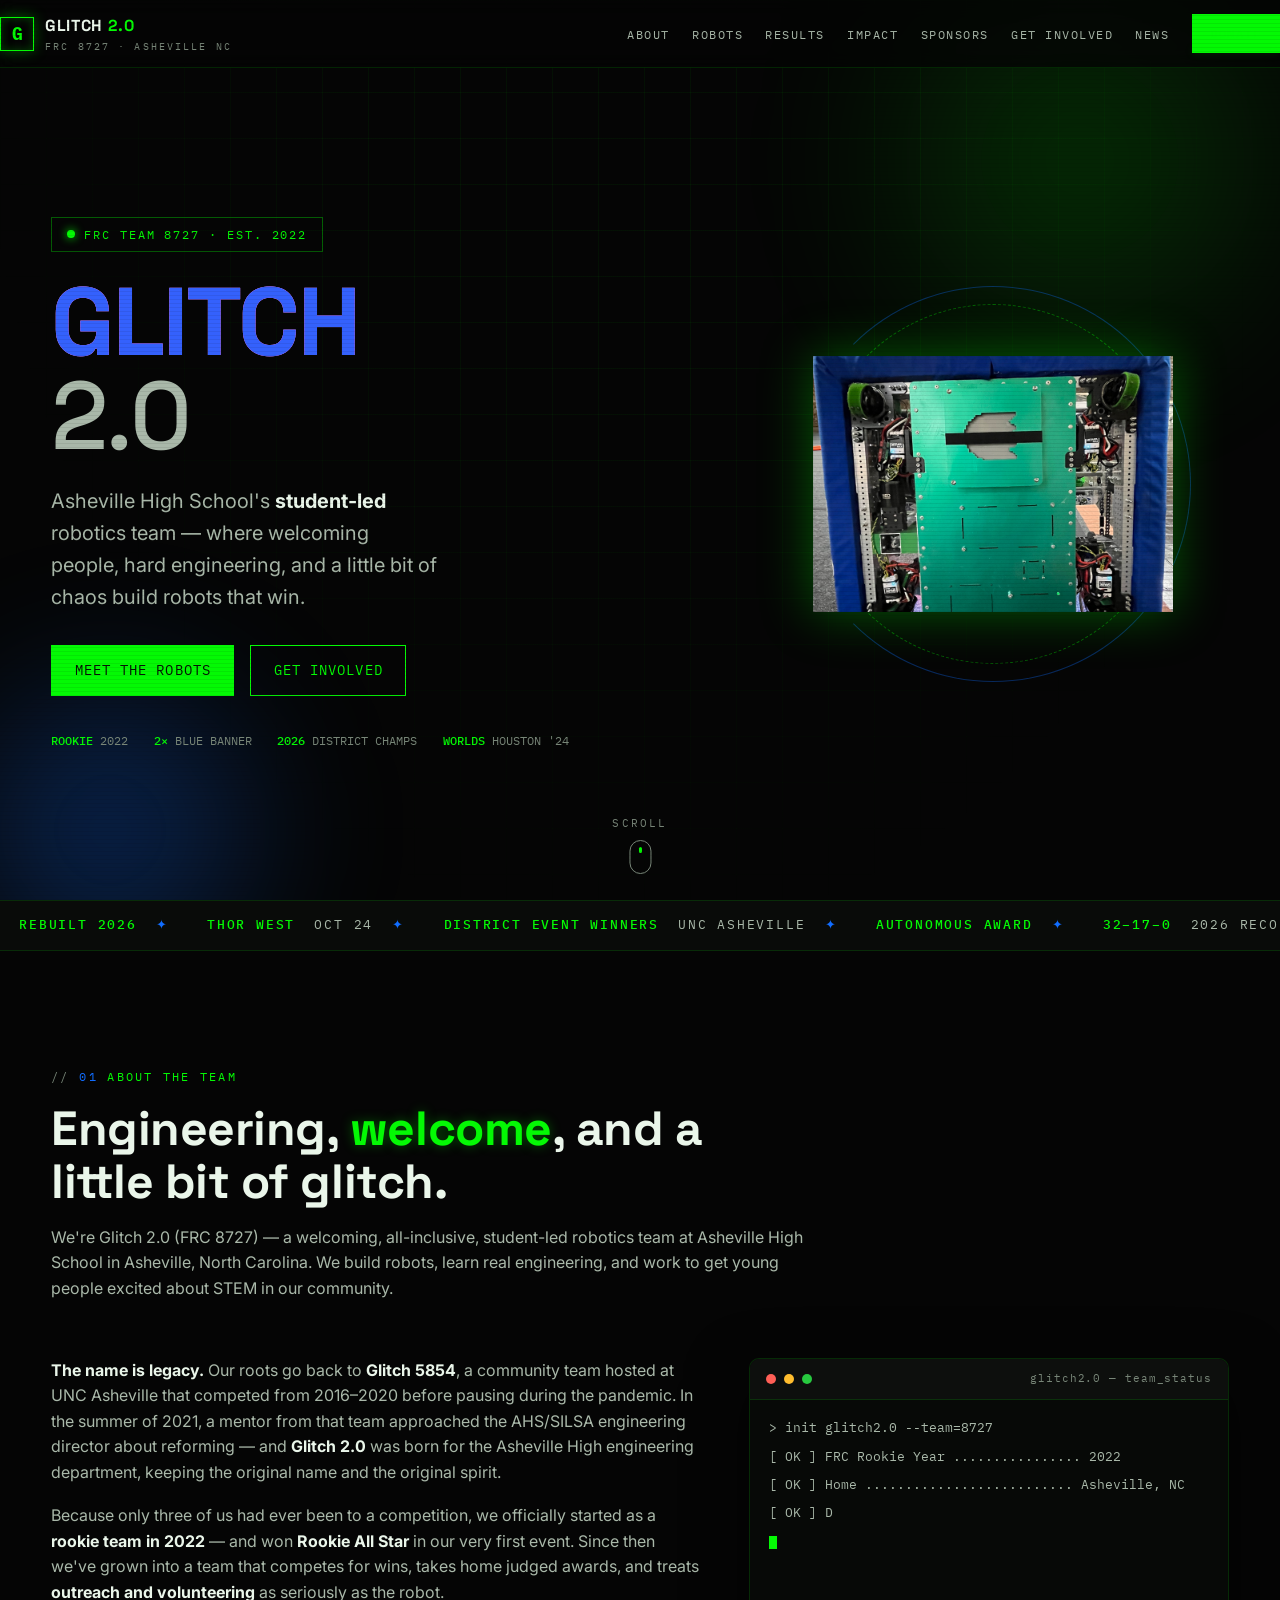
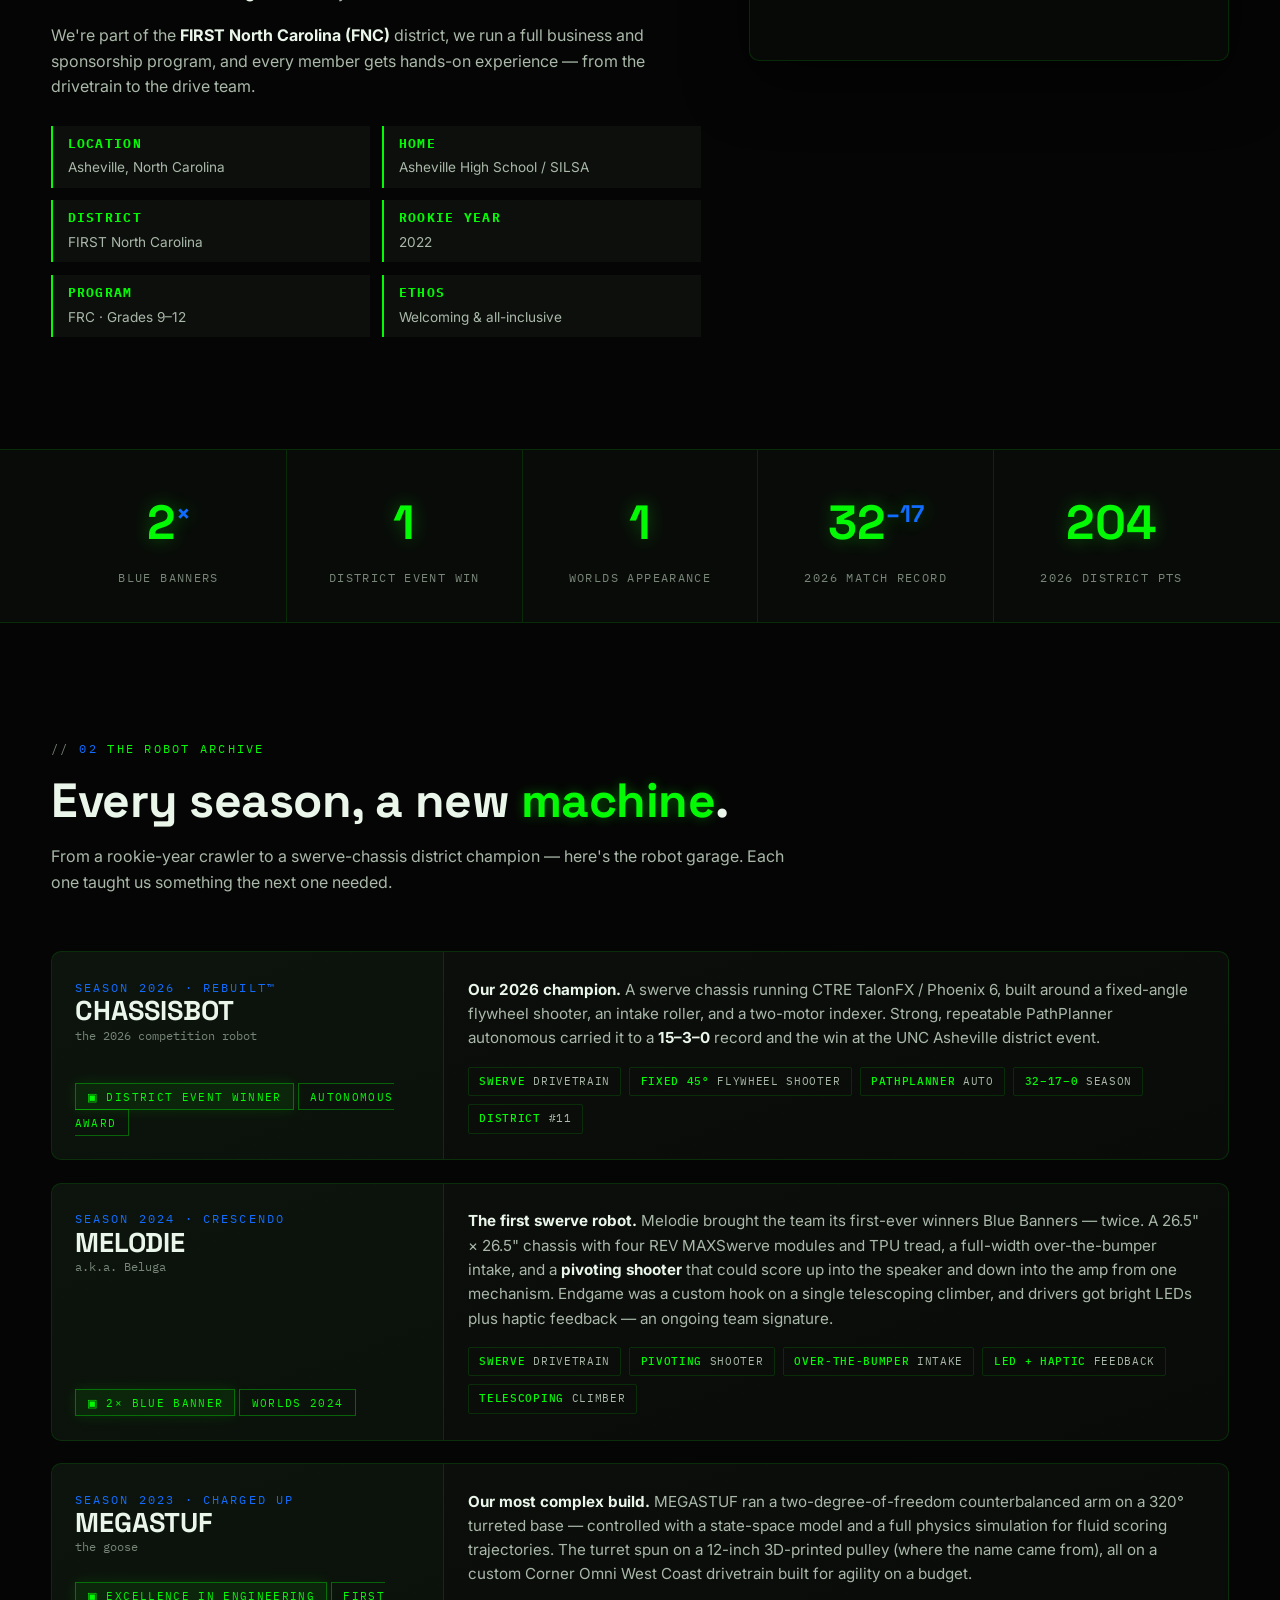
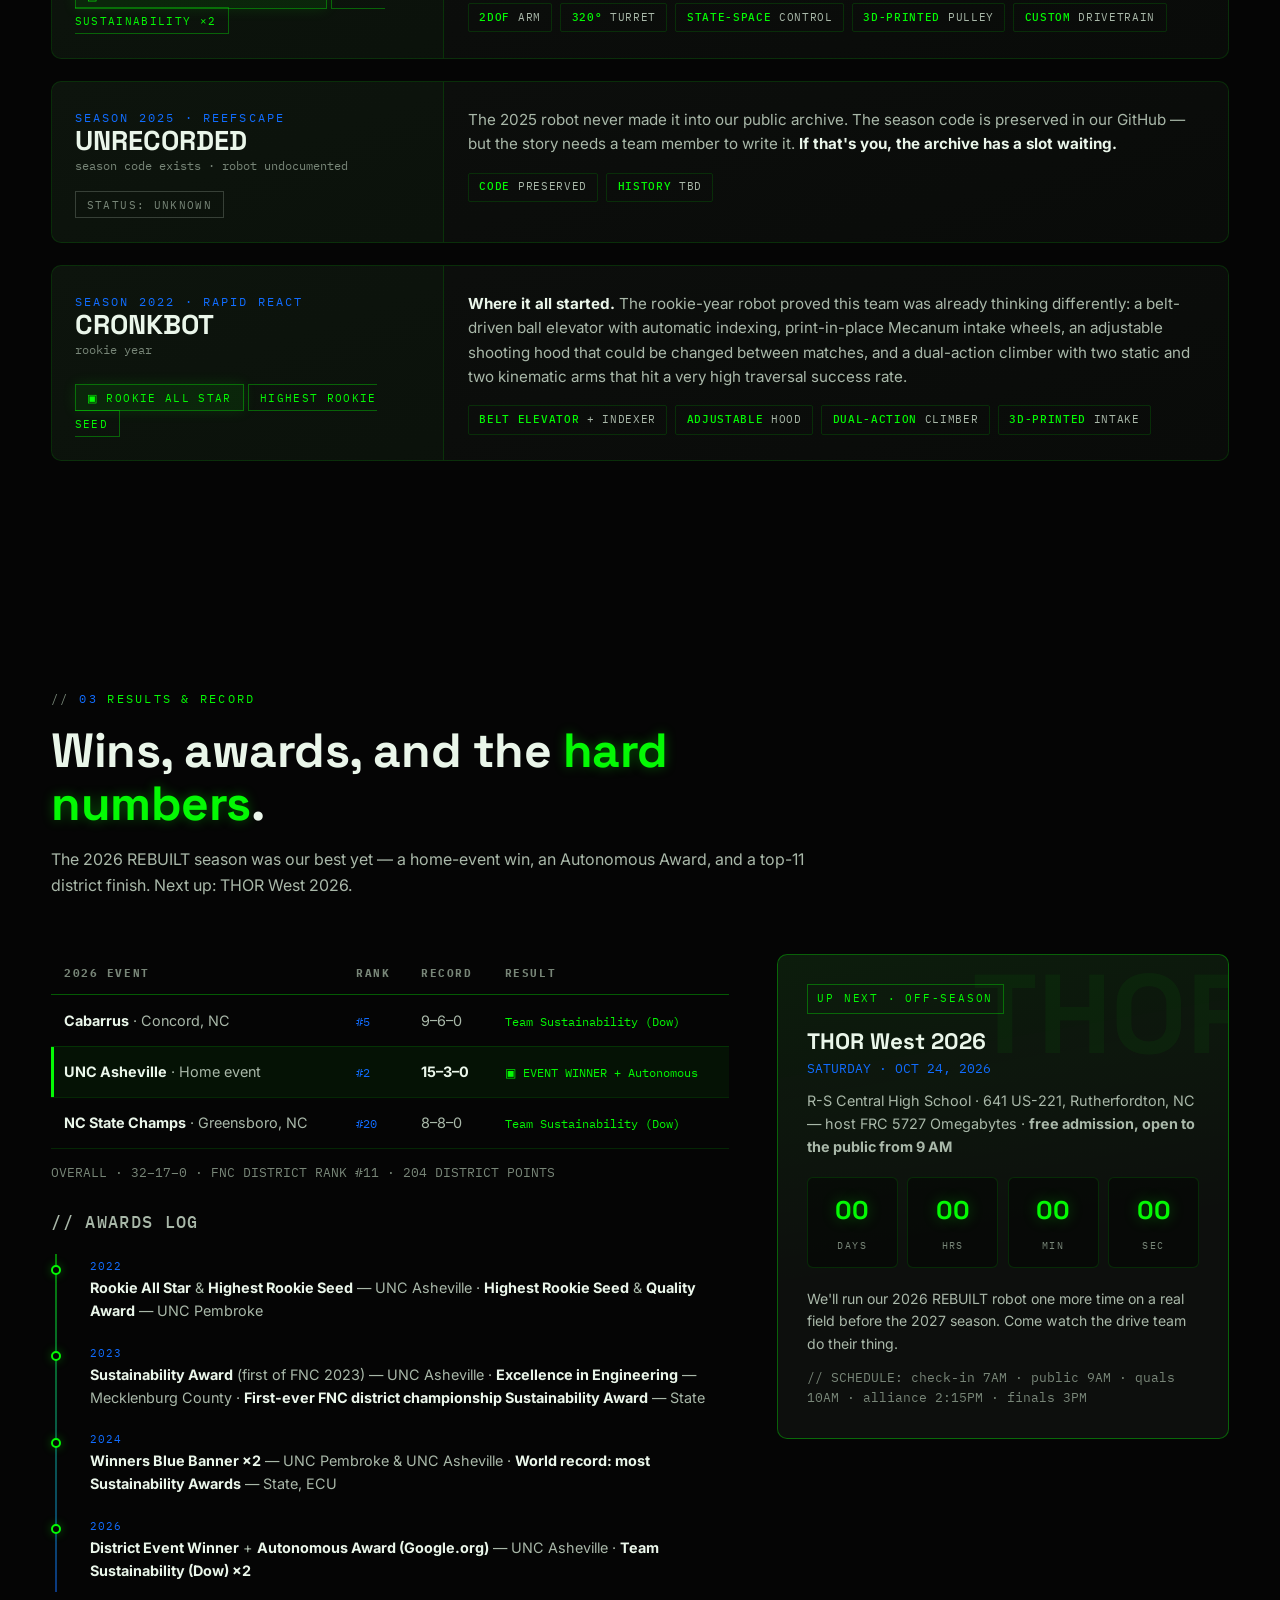
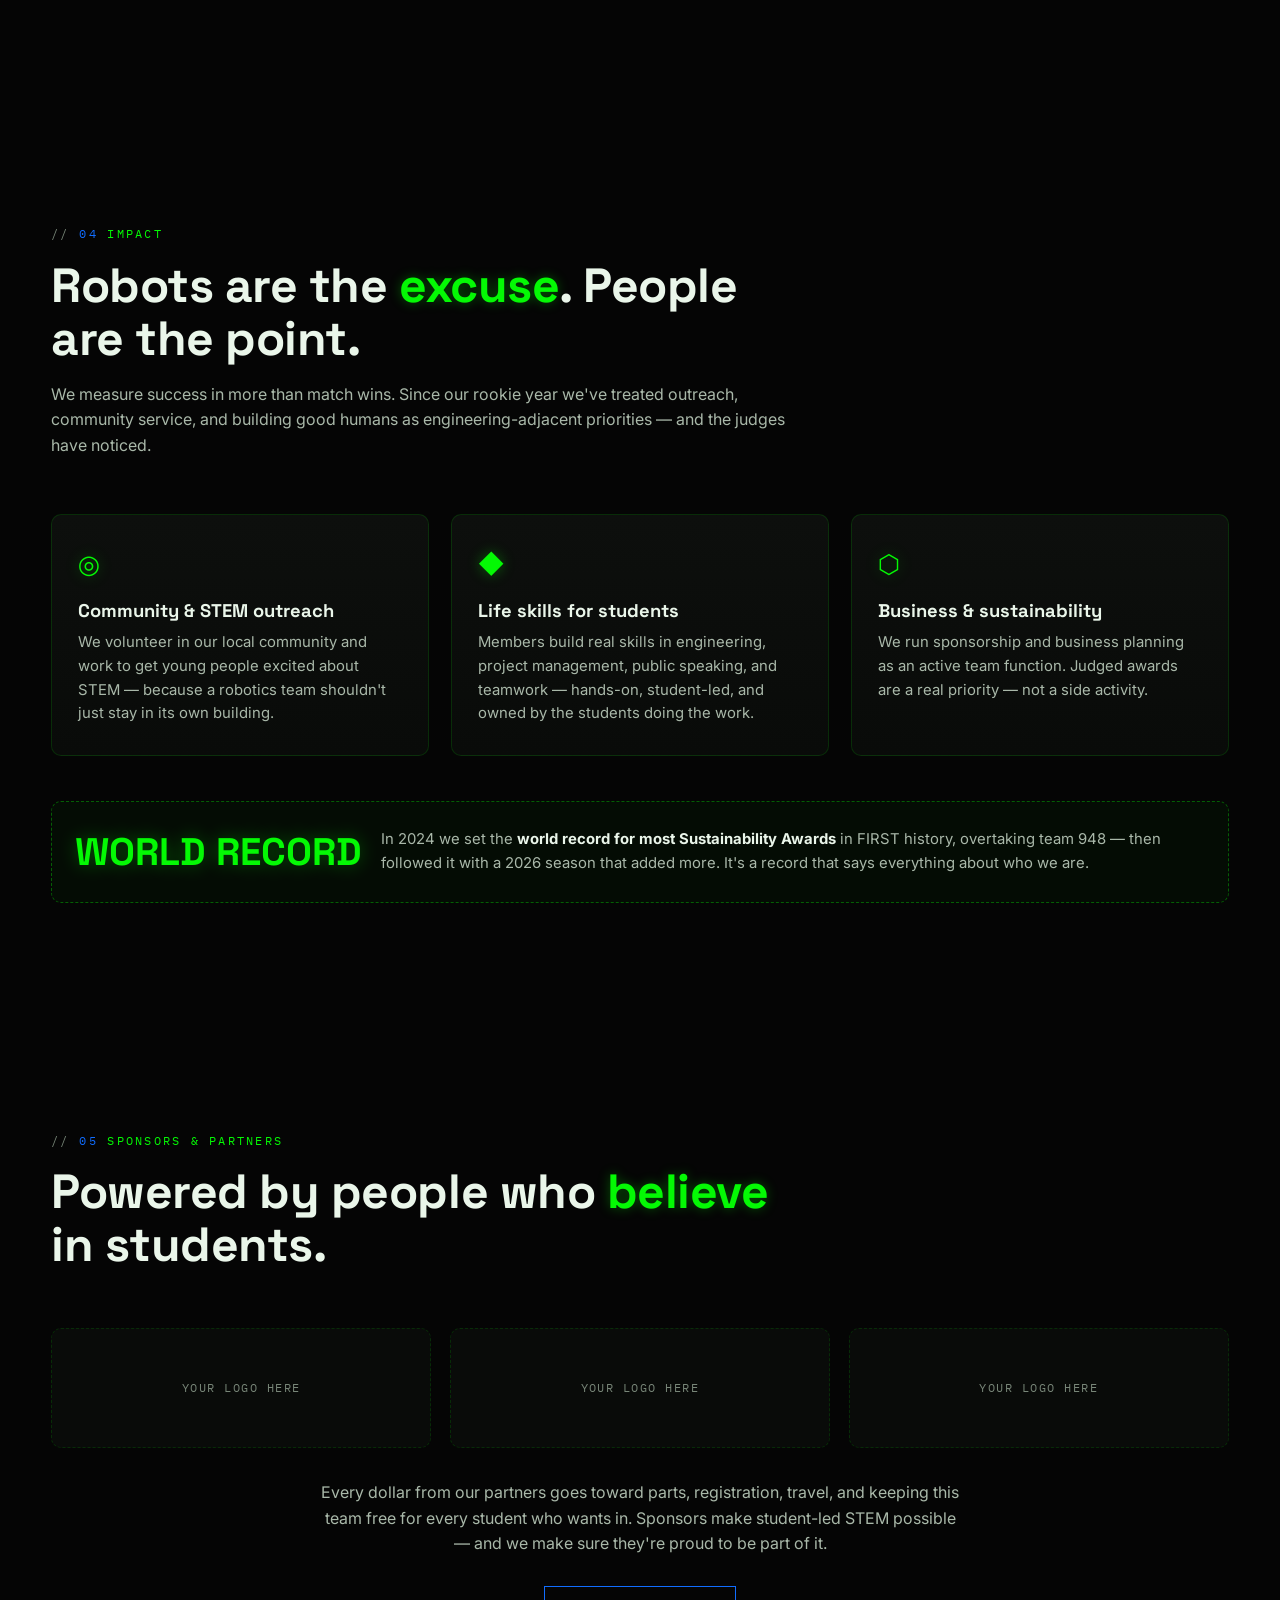
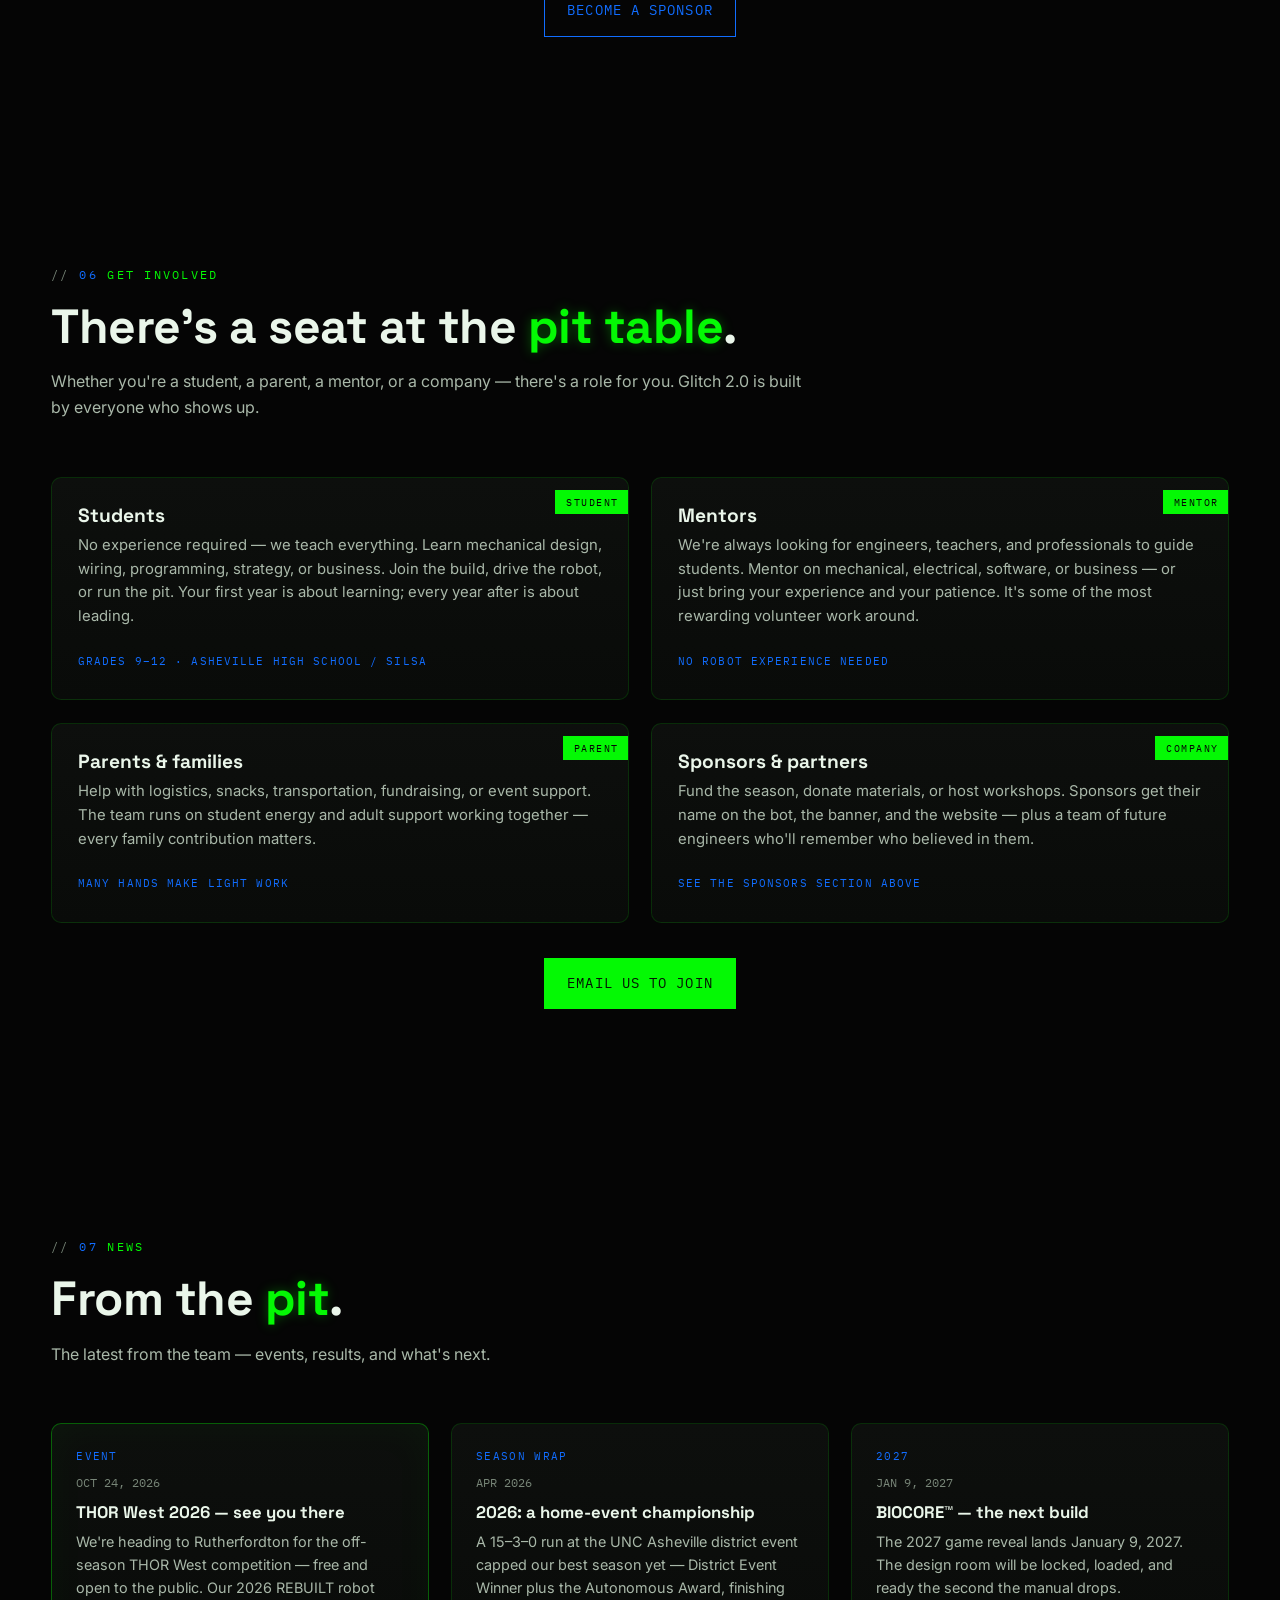
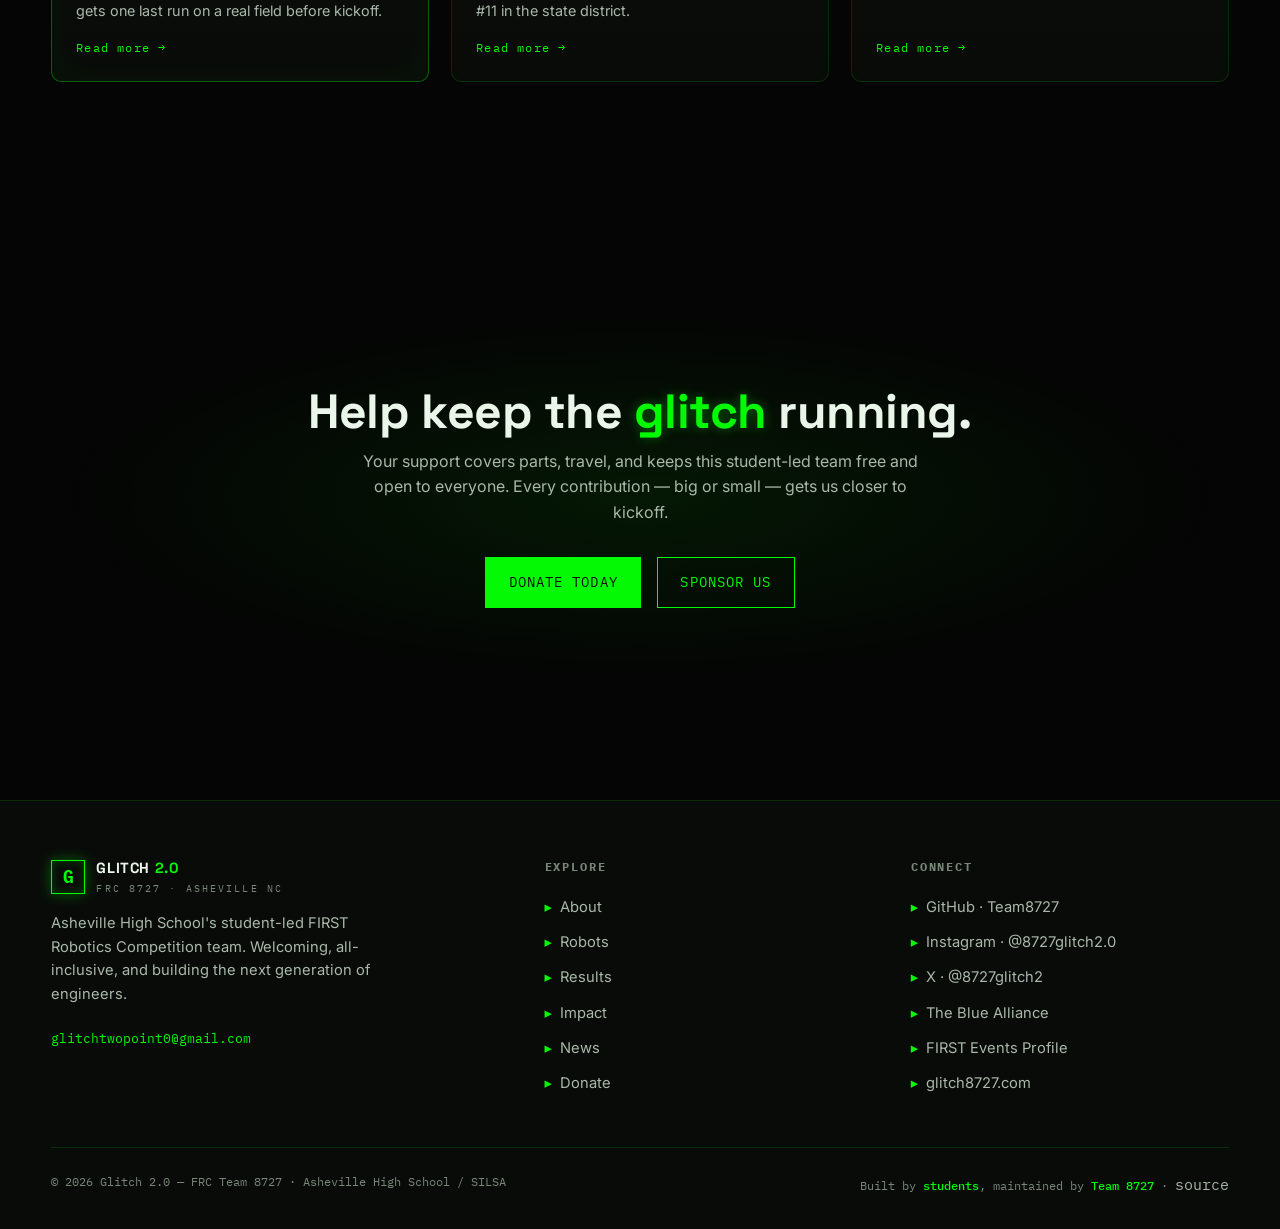
==== index.html @ bfce873f "feat: launch Glitch 2.0 website — single-page site with glitch aesthetic - Dark neon-green (#04F904)" ====
<!DOCTYPE html>
<html lang="en">
<head>
  <meta charset="UTF-8">
  <meta name="viewport" content="width=device-width, initial-scale=1">
  <title>GLITCH 2.0 | FRC Team 8727 — Asheville High School / SILSA Robotics</title>
  <meta name="description" content="FRC 8727 Glitch 2.0 — Asheville High School's student-led FIRST Robotics Competition team. Rookie 2022, two-time Blue Banner winners, 2026 district event champions. Meet the robots, our record, and how to get involved.">
  <meta name="author" content="Team 8727 Glitch 2.0">
  <link rel="icon" href="assets/favicon.svg" type="image/svg+xml">

  <!-- Open Graph -->
  <meta property="og:type" content="website">
  <meta property="og:title" content="GLITCH 2.0 | FRC Team 8727">
  <meta property="og:description" content="Asheville High School's student-led FIRST Robotics Competition team. Rookie 2022 · Blue Banner winners · 2026 district champions.">
  <meta property="og:site_name" content="Glitch 2.0">
  <meta property="og:image" content="assets/img/logo.png">
  <meta name="theme-color" content="#04F904">

  <link rel="stylesheet" href="assets/css/style.css">
</head>
<body id="top">
  <a class="skip" href="#main">Skip to main content</a>
  <div class="scanlines" aria-hidden="true"></div>

  <!-- ================= NAV ================= -->
  <header class="nav">
    <div class="container nav-inner">
      <a class="brand" href="#top" aria-label="Glitch 2.0 home">
        <span class="brand-mark" aria-hidden="true">G</span>
        <span>
          <span class="brand-name">GLITCH <span>2.0</span></span>
          <span class="brand-sub">FRC 8727 · ASHEVILLE NC</span>
        </span>
      </a>
      <nav aria-label="Primary">
        <ul class="nav-links" id="nav-links">
          <li><a href="#about">About</a></li>
          <li><a href="#robots">Robots</a></li>
          <li><a href="#results">Results</a></li>
          <li><a href="#impact">Impact</a></li>
          <li><a href="#sponsors">Sponsors</a></li>
          <li><a href="#get-involved">Get Involved</a></li>
          <li><a href="#news">News</a></li>
          <li><a class="btn solid" href="#donate">Donate</a></li>
        </ul>
      </nav>
      <button class="nav-toggle" aria-label="Toggle menu" aria-expanded="false" aria-controls="nav-links">☰</button>
    </div>
  </header>

  <main id="main">
    <!-- ================= HERO ================= -->
    <section class="hero">
      <div class="bg-grid" aria-hidden="true"></div>
      <div class="container hero-inner">
        <div class="hero-copy">
          <span class="hero-badge"><span class="dot" aria-hidden="true"></span> FRC TEAM 8727 · EST. 2022</span>
          <h1 class="hero-title">
            <span class="glitch" data-text="GLITCH">GLITCH</span><br>
            <span class="thin">2.0</span>
          </h1>
          <p class="hero-sub">
            Asheville High School's <strong>student-led</strong> robotics team —
            where welcoming people, hard engineering, and a little bit of chaos build robots that win.
          </p>
          <div class="hero-cta">
            <a class="btn solid" href="#robots">Meet the Robots</a>
            <a class="btn" href="#get-involved">Get Involved</a>
          </div>
          <div class="hero-meta">
            <span><b>ROOKIE</b> 2022</span>
            <span><b>2×</b> BLUE BANNER</span>
            <span><b>2026</b> DISTRICT CHAMPS</span>
            <span><b>WORLDS</b> HOUSTON '24</span>
          </div>
        </div>
        <div class="hero-visual">
          <div class="logo-frame">
            <span class="ring" aria-hidden="true"></span>
            <span class="ring2" aria-hidden="true"></span>
            <img src="assets/img/logo.png" alt="Glitch 2.0 team logo">
          </div>
        </div>
      </div>
      <a class="scroll-hint" href="#ticker" aria-label="Scroll down">
        SCROLL
        <span class="mouse" aria-hidden="true"></span>
      </a>
    </section>

    <!-- ================= TICKER ================= -->
    <div class="marquee" id="ticker" aria-hidden="true">
      <div class="marquee-track">
        <span><b>REBUILT 2026</b></span>
        <span><b>THOR WEST</b> OCT 24</span>
        <span><b>DISTRICT EVENT WINNERS</b> UNC ASHEVILLE</span>
        <span><b>AUTONOMOUS AWARD</b></span>
        <span><b>32–17–0</b> 2026 RECORD</span>
        <span><b>FIRST NC</b> DISTRICT</span>
        <span><b>ASHEVILLE</b> HIGH SCHOOL / SILSA</span>
        <span><b>STUDENT-LED</b> · ALL-INCLUSIVE</span>
        <span><b>#8727</b></span>
      </div>
    </div>

    <!-- ================= ABOUT ================= -->
    <section class="section" id="about">
      <div class="container">
        <div class="section-head reveal">
          <span class="kicker"><span class="idx">01</span> About the team</span>
          <h2>Engineering, <span class="glow-text">welcome</span>, and a little bit of glitch.</h2>
          <p>We're Glitch 2.0 (FRC 8727) — a welcoming, all-inclusive, student-led robotics team at
          Asheville High School in Asheville, North Carolina. We build robots, learn real engineering,
          and work to get young people excited about STEM in our community.</p>
        </div>

        <div class="about-grid">
          <div class="about-copy reveal d1">
            <p><strong>The name is legacy.</strong> Our roots go back to <strong>Glitch 5854</strong>,
            a community team hosted at UNC Asheville that competed from 2016–2020 before pausing during the
            pandemic. In the summer of 2021, a mentor from that team approached the AHS/SILSA engineering
            director about reforming — and <strong>Glitch 2.0</strong> was born for the Asheville High
            engineering department, keeping the original name and the original spirit.</p>
            <p>Because only three of us had ever been to a competition, we officially started as a
            <strong>rookie team in 2022</strong> — and won <strong>Rookie All Star</strong> in our very
            first event. Since then we've grown into a team that competes for wins, takes home judged
            awards, and treats <strong>outreach and volunteering</strong> as seriously as the robot.</p>
            <p>We're part of the <strong>FIRST North Carolina (FNC)</strong> district, we run a full
            business and sponsorship program, and every member gets hands-on experience — from the
            drivetrain to the drive team.</p>

            <div class="facts">
              <div class="fact"><b>LOCATION</b><span>Asheville, North Carolina</span></div>
              <div class="fact"><b>HOME</b><span>Asheville High School / SILSA</span></div>
              <div class="fact"><b>DISTRICT</b><span>FIRST North Carolina</span></div>
              <div class="fact"><b>ROOKIE YEAR</b><span>2022</span></div>
              <div class="fact"><b>PROGRAM</b><span>FRC · Grades 9–12</span></div>
              <div class="fact"><b>ETHOS</b><span>Welcoming &amp; all-inclusive</span></div>
            </div>
          </div>

          <div class="terminal reveal d2" role="img" aria-label="Glitch 2.0 status readout">
            <div class="terminal-bar">
              <i></i><i></i><i></i>
              <span>glitch2.0 — team_status</span>
            </div>
            <div class="terminal-body" id="term"></div>
          </div>
        </div>
      </div>
    </section>

    <!-- ================= STATS ================= -->
    <section class="stats" aria-label="Team statistics">
      <div class="container">
        <div class="stats-grid">
          <div class="stat reveal"><b>2<sup>×</sup></b><span>Blue Banners</span></div>
          <div class="stat reveal d1"><b>1</b><span>District Event Win</span></div>
          <div class="stat reveal d2"><b>1</b><span>Worlds Appearance</span></div>
          <div class="stat reveal d3"><b>32<sup>–17</sup></b><span>2026 Match Record</span></div>
          <div class="stat reveal d4"><b>204</b><span>2026 District Pts</span></div>
        </div>
      </div>
    </section>

    <!-- ================= ROBOTS ================= -->
    <section class="section" id="robots">
      <div class="container">
        <div class="section-head reveal">
          <span class="kicker"><span class="idx">02</span> The robot archive</span>
          <h2>Every season, a new <span class="glow-text">machine</span>.</h2>
          <p>From a rookie-year crawler to a swerve-chassis district champion — here's the robot garage.
          Each one taught us something the next one needed.</p>
        </div>

        <div class="robot-list">
          <!-- 2026 -->
          <article class="robot-card reveal">
            <div class="robot-side">
              <div>
                <div class="year">SEASON 2026 · REBUILT™</div>
                <div class="name">CHASSISBOT</div>
                <div class="aka">the 2026 competition robot</div>
              </div>
              <div>
                <span class="status win">▣ DISTRICT EVENT WINNER</span>
                <span class="status" style="margin-top:0.5rem">AUTONOMOUS AWARD</span>
              </div>
            </div>
            <div class="robot-main">
              <p><strong>Our 2026 champion.</strong> A swerve chassis running CTRE TalonFX / Phoenix 6,
              built around a fixed-angle flywheel shooter, an intake roller, and a two-motor indexer.
              Strong, repeatable PathPlanner autonomous carried it to a <strong>15–3–0</strong> record
              and the win at the UNC Asheville district event.</p>
              <div class="robot-tags">
                <span><b>SWERVE</b> DRIVETRAIN</span>
                <span><b>FIXED 45°</b> FLYWHEEL SHOOTER</span>
                <span><b>PATHPLANNER</b> AUTO</span>
                <span><b>32–17–0</b> SEASON</span>
                <span><b>DISTRICT</b> #11</span>
              </div>
            </div>
          </article>

          <!-- 2024 -->
          <article class="robot-card reveal">
            <div class="robot-side">
              <div>
                <div class="year">SEASON 2024 · CRESCENDO</div>
                <div class="name">MELODIE</div>
                <div class="aka">a.k.a. Beluga</div>
              </div>
              <div>
                <span class="status win">▣ 2× BLUE BANNER</span>
                <span class="status" style="margin-top:0.5rem">WORLDS 2024</span>
              </div>
            </div>
            <div class="robot-main">
              <p><strong>The first swerve robot.</strong> Melodie brought the team its first-ever
              winners Blue Banners — twice. A 26.5" × 26.5" chassis with four REV MAXSwerve modules and
              TPU tread, a full-width over-the-bumper intake, and a <strong>pivoting shooter</strong>
              that could score up into the speaker and down into the amp from one mechanism. Endgame was a
              custom hook on a single telescoping climber, and drivers got bright LEDs plus haptic
              feedback — an ongoing team signature.</p>
              <div class="robot-tags">
                <span><b>SWERVE</b> DRIVETRAIN</span>
                <span><b>PIVOTING</b> SHOOTER</span>
                <span><b>OVER-THE-BUMPER</b> INTAKE</span>
                <span><b>LED + HAPTIC</b> FEEDBACK</span>
                <span><b>TELESCOPING</b> CLIMBER</span>
              </div>
            </div>
          </article>

          <!-- 2023 -->
          <article class="robot-card reveal">
            <div class="robot-side">
              <div>
                <div class="year">SEASON 2023 · CHARGED UP</div>
                <div class="name">MEGASTUF</div>
                <div class="aka">the goose</div>
              </div>
              <div>
                <span class="status win">▣ EXCELLENCE IN ENGINEERING</span>
                <span class="status" style="margin-top:0.5rem">FIRST SUSTAINABILITY ×2</span>
              </div>
            </div>
            <div class="robot-main">
              <p><strong>Our most complex build.</strong> MEGASTUF ran a two-degree-of-freedom
              counterbalanced arm on a 320° turreted base — controlled with a state-space model and a
              full physics simulation for fluid scoring trajectories. The turret spun on a 12-inch
              3D-printed pulley (where the name came from), all on a custom Corner Omni West Coast
              drivetrain built for agility on a budget.</p>
              <div class="robot-tags">
                <span><b>2DOF</b> ARM</span>
                <span><b>320°</b> TURRET</span>
                <span><b>STATE-SPACE</b> CONTROL</span>
                <span><b>3D-PRINTED</b> PULLEY</span>
                <span><b>CUSTOM</b> DRIVETRAIN</span>
              </div>
            </div>
          </article>

          <!-- 2025 -->
          <article class="robot-card reveal">
            <div class="robot-side">
              <div>
                <div class="year">SEASON 2025 · REEFSCAPE</div>
                <div class="name">UNRECORDED</div>
                <div class="aka">season code exists · robot undocumented</div>
              </div>
              <div>
                <span class="status unknown">STATUS: UNKNOWN</span>
              </div>
            </div>
            <div class="robot-main">
              <p>The 2025 robot never made it into our public archive. The season code is preserved in
              our GitHub — but the story needs a team member to write it. <strong>If that's you, the
              archive has a slot waiting.</strong></p>
              <div class="robot-tags">
                <span><b>CODE</b> PRESERVED</span>
                <span><b>HISTORY</b> TBD</span>
              </div>
            </div>
          </article>

          <!-- 2022 -->
          <article class="robot-card reveal">
            <div class="robot-side">
              <div>
                <div class="year">SEASON 2022 · RAPID REACT</div>
                <div class="name">CRONKBOT</div>
                <div class="aka">rookie year</div>
              </div>
              <div>
                <span class="status win">▣ ROOKIE ALL STAR</span>
                <span class="status" style="margin-top:0.5rem">HIGHEST ROOKIE SEED</span>
              </div>
            </div>
            <div class="robot-main">
              <p><strong>Where it all started.</strong> The rookie-year robot proved this team was
              already thinking differently: a belt-driven ball elevator with automatic indexing,
              print-in-place Mecanum intake wheels, an adjustable shooting hood that could be changed
              between matches, and a dual-action climber with two static and two kinematic arms that hit a
              very high traversal success rate.</p>
              <div class="robot-tags">
                <span><b>BELT ELEVATOR</b> + INDEXER</span>
                <span><b>ADJUSTABLE</b> HOOD</span>
                <span><b>DUAL-ACTION</b> CLIMBER</span>
                <span><b>3D-PRINTED</b> INTAKE</span>
              </div>
            </div>
          </article>
        </div>
      </div>
    </section>

    <!-- ================= RESULTS ================= -->
    <section class="section" id="results">
      <div class="container">
        <div class="section-head reveal">
          <span class="kicker"><span class="idx">03</span> Results &amp; record</span>
          <h2>Wins, awards, and the <span class="glow-text">hard numbers</span>.</h2>
          <p>The 2026 REBUILT season was our best yet — a home-event win, an Autonomous Award, and a
          top-11 district finish. Next up: THOR West 2026.</p>
        </div>

        <div class="results-grid">
          <div class="reveal">
            <div style="overflow-x:auto">
              <table class="season-table">
                <thead>
                  <tr><th>2026 Event</th><th>Rank</th><th>Record</th><th>Result</th></tr>
                </thead>
                <tbody>
                  <tr>
                    <td><b>Cabarrus</b> · Concord, NC</td>
                    <td><span class="stat-badge">#5</span></td>
                    <td>9–6–0</td>
                    <td><span class="award">Team Sustainability (Dow)</span></td>
                  </tr>
                  <tr class="hl">
                    <td><b>UNC Asheville</b> · Home event</td>
                    <td><span class="stat-badge">#2</span></td>
                    <td><b>15–3–0</b></td>
                    <td><span class="award">▣ EVENT WINNER + Autonomous</span></td>
                  </tr>
                  <tr>
                    <td><b>NC State Champs</b> · Greensboro, NC</td>
                    <td><span class="stat-badge">#20</span></td>
                    <td>8–8–0</td>
                    <td><span class="award">Team Sustainability (Dow)</span></td>
                  </tr>
                </tbody>
              </table>
            </div>
            <p style="font-family:var(--font-mono);font-size:0.8rem;color:var(--muted);margin-top:0.9rem">
              OVERALL · 32–17–0 · FNC DISTRICT RANK #11 · 204 DISTRICT POINTS</p>

            <div class="awards">
              <h3>// AWARDS LOG</h3>
              <div class="award-list">
                <div class="award-item reveal"><div class="yr">2022</div><p><b>Rookie All Star</b> &amp; <b>Highest Rookie Seed</b> — UNC Asheville · <b>Highest Rookie Seed</b> &amp; <b>Quality Award</b> — UNC Pembroke</p></div>
                <div class="award-item reveal"><div class="yr">2023</div><p><b>Sustainability Award</b> (first of FNC 2023) — UNC Asheville · <b>Excellence in Engineering</b> — Mecklenburg County · <b>First-ever FNC district championship Sustainability Award</b> — State</p></div>
                <div class="award-item reveal"><div class="yr">2024</div><p><b>Winners Blue Banner ×2</b> — UNC Pembroke &amp; UNC Asheville · <b>World record: most Sustainability Awards</b> — State, ECU</p></div>
                <div class="award-item reveal"><div class="yr">2026</div><p><b>District Event Winner</b> + <b>Autonomous Award (Google.org)</b> — UNC Asheville · <b>Team Sustainability (Dow) ×2</b></p></div>
              </div>
            </div>
          </div>

          <!-- Event card -->
          <aside class="event-card reveal d1">
            <span class="tag">UP NEXT · OFF-SEASON</span>
            <h3>THOR West 2026</h3>
            <div class="when">SATURDAY · OCT 24, 2026</div>
            <div class="where">R-S Central High School · 641 US-221, Rutherfordton, NC — host FRC 5727 Omegabytes · <strong>free admission, open to the public from 9 AM</strong></div>
            <div class="countdown" id="countdown" aria-label="Countdown to THOR West">
              <div class="cd-cell"><b data-d>--</b><span>Days</span></div>
              <div class="cd-cell"><b data-h>--</b><span>Hrs</span></div>
              <div class="cd-cell"><b data-m>--</b><span>Min</span></div>
              <div class="cd-cell"><b data-s>--</b><span>Sec</span></div>
            </div>
            <p style="font-size:0.88rem;color:var(--text-2)">We'll run our 2026 REBUILT robot one more time
            on a real field before the 2027 season. Come watch the drive team do their thing.</p>
            <div class="note">// SCHEDULE: check-in 7AM · public 9AM · quals 10AM · alliance 2:15PM · finals 3PM</div>
          </aside>
        </div>
      </div>
    </section>

    <!-- ================= IMPACT ================= -->
    <section class="section" id="impact">
      <div class="container">
        <div class="section-head reveal">
          <span class="kicker"><span class="idx">04</span> Impact</span>
          <h2>Robots are the <span class="glow-text">excuse</span>. People are the point.</h2>
          <p>We measure success in more than match wins. Since our rookie year we've treated outreach,
          community service, and building good humans as engineering-adjacent priorities — and the judges
          have noticed.</p>
        </div>

        <div class="impact-grid">
          <div class="impact-card reveal">
            <span class="ico" aria-hidden="true">◎</span>
            <h3>Community &amp; STEM outreach</h3>
            <p>We volunteer in our local community and work to get young people excited about STEM —
            because a robotics team shouldn't just stay in its own building.</p>
          </div>
          <div class="impact-card reveal d1">
            <span class="ico" aria-hidden="true">◆</span>
            <h3>Life skills for students</h3>
            <p>Members build real skills in engineering, project management, public speaking, and
            teamwork — hands-on, student-led, and owned by the students doing the work.</p>
          </div>
          <div class="impact-card reveal d2">
            <span class="ico" aria-hidden="true">⬡</span>
            <h3>Business &amp; sustainability</h3>
            <p>We run sponsorship and business planning as an active team function. Judged awards are a
            real priority — not a side activity.</p>
          </div>
          <div class="impact-highlight reveal">
            <span class="num">WORLD RECORD</span>
            <p>In 2024 we set the <b>world record for most Sustainability Awards</b> in FIRST history,
            overtaking team 948 — then followed it with a 2026 season that added more. It's a record that
            says everything about who we are.</p>
          </div>
        </div>
      </div>
    </section>

    <!-- ================= SPONSORS ================= -->
    <section class="section" id="sponsors">
      <div class="container">
        <div class="section-head reveal">
          <span class="kicker"><span class="idx">05</span> Sponsors &amp; partners</span>
          <h2>Powered by people who <span class="glow-text">believe</span> in students.</h2>
        </div>

        <div class="sponsor-grid">
          <div class="sponsor-slot reveal">Your logo here</div>
          <div class="sponsor-slot reveal d1">Your logo here</div>
          <div class="sponsor-slot reveal d2">Your logo here</div>
        </div>

        <p class="sponsor-note">Every dollar from our partners goes toward parts, registration, travel,
        and keeping this team free for every student who wants in. Sponsors make student-led STEM possible
        — and we make sure they're proud to be part of it.</p>

        <div class="sponsor-cta reveal">
          <a class="btn blue" href="mailto:glitchtwopoint0@gmail.com?subject=Sponsoring%20Glitch%202.0">Become a Sponsor</a>
        </div>
      </div>
    </section>

    <!-- ================= GET INVOLVED ================= -->
    <section class="section" id="get-involved">
      <div class="container">
        <div class="section-head reveal">
          <span class="kicker"><span class="idx">06</span> Get involved</span>
          <h2>There's a seat at the <span class="glow-text">pit table</span>.</h2>
          <p>Whether you're a student, a parent, a mentor, or a company — there's a role for you.
          Glitch 2.0 is built by everyone who shows up.</p>
        </div>

        <div class="involve-grid">
          <div class="involve-card reveal" data-tag="STUDENT">
            <h3>Students</h3>
            <p>No experience required — we teach everything. Learn mechanical design, wiring, programming,
            strategy, or business. Join the build, drive the robot, or run the pit. Your first year is
            about learning; every year after is about leading.</p>
            <span class="tag-2">GRADES 9–12 · ASHEVILLE HIGH SCHOOL / SILSA</span>
          </div>
          <div class="involve-card reveal d1" data-tag="MENTOR">
            <h3>Mentors</h3>
            <p>We're always looking for engineers, teachers, and professionals to guide students. Mentor
            on mechanical, electrical, software, or business — or just bring your experience and your
            patience. It's some of the most rewarding volunteer work around.</p>
            <span class="tag-2">NO ROBOT EXPERIENCE NEEDED</span>
          </div>
          <div class="involve-card reveal" data-tag="PARENT">
            <h3>Parents &amp; families</h3>
            <p>Help with logistics, snacks, transportation, fundraising, or event support. The team runs
            on student energy and adult support working together — every family contribution matters.</p>
            <span class="tag-2">MANY HANDS MAKE LIGHT WORK</span>
          </div>
          <div class="involve-card reveal d1" data-tag="COMPANY">
            <h3>Sponsors &amp; partners</h3>
            <p>Fund the season, donate materials, or host workshops. Sponsors get their name on the bot,
            the banner, and the website — plus a team of future engineers who'll remember who believed
            in them.</p>
            <span class="tag-2">SEE THE SPONSORS SECTION ABOVE</span>
          </div>
        </div>

        <div class="sponsor-cta reveal" style="margin-top:2.2rem">
          <a class="btn solid" href="mailto:glitchtwopoint0@gmail.com?subject=Glitch%202.0%20—%20I%20want%20to%20get%20involved">Email Us to Join</a>
        </div>
      </div>
    </section>

    <!-- ================= NEWS ================= -->
    <section class="section" id="news">
      <div class="container">
        <div class="section-head reveal">
          <span class="kicker"><span class="idx">07</span> News</span>
          <h2>From the <span class="glow-text">pit</span>.</h2>
          <p>The latest from the team — events, results, and what's next.</p>
        </div>

        <div class="news-grid">
          <article class="news-card featured reveal">
            <span class="tag">EVENT</span>
            <div class="date">OCT 24, 2026</div>
            <h3>THOR West 2026 — see you there</h3>
            <p>We're heading to Rutherfordton for the off-season THOR West competition — free and open to
            the public. Our 2026 REBUILT robot gets one last run on a real field before kickoff.</p>
            <a class="more" href="#results">Read more →</a>
          </article>
          <article class="news-card reveal d1">
            <span class="tag">SEASON WRAP</span>
            <div class="date">APR 2026</div>
            <h3>2026: a home-event championship</h3>
            <p>A 15–3–0 run at the UNC Asheville district event capped our best season yet — District Event
            Winner plus the Autonomous Award, finishing #11 in the state district.</p>
            <a class="more" href="#results">Read more →</a>
          </article>
          <article class="news-card reveal d2">
            <span class="tag">2027</span>
            <div class="date">JAN 9, 2027</div>
            <h3>BIOCORE™ — the next build</h3>
            <p>The 2027 game reveal lands January 9, 2027. The design room will be locked, loaded, and
            ready the second the manual drops.</p>
            <a class="more" href="#robots">Read more →</a>
          </article>
        </div>
      </div>
    </section>

    <!-- ================= DONATE / CTA ================= -->
    <section class="section" id="donate">
      <div class="container cta-band reveal">
        <h2>Help keep the <span class="glow-text">glitch</span> running.</h2>
        <p>Your support covers parts, travel, and keeps this student-led team free and open to everyone.
        Every contribution — big or small — gets us closer to kickoff.</p>
        <div class="cta-row">
          <a class="btn solid" href="mailto:glitchtwopoint0@gmail.com?subject=Donation%20to%20Glitch%202.0">Donate Today</a>
          <a class="btn" href="mailto:glitchtwopoint0@gmail.com?subject=Sponsoring%20Glitch%202.0">Sponsor Us</a>
        </div>
      </div>
    </section>
  </main>

  <!-- ================= FOOTER ================= -->
  <footer class="footer">
    <div class="container">
      <div class="footer-grid">
        <div>
          <a class="brand" href="#top" aria-label="Glitch 2.0 home">
            <span class="brand-mark" aria-hidden="true">G</span>
            <span>
              <span class="brand-name">GLITCH <span>2.0</span></span>
              <span class="brand-sub">FRC 8727 · ASHEVILLE NC</span>
            </span>
          </a>
          <p class="brand-desc">Asheville High School's student-led FIRST Robotics Competition team.
          Welcoming, all-inclusive, and building the next generation of engineers.</p>
          <p style="font-family:var(--font-mono);font-size:0.8rem;color:var(--neon)">glitchtwopoint0@gmail.com</p>
        </div>

        <div>
          <h4>Explore</h4>
          <ul class="footer-links">
            <li><a href="#about">About</a></li>
            <li><a href="#robots">Robots</a></li>
            <li><a href="#results">Results</a></li>
            <li><a href="#impact">Impact</a></li>
            <li><a href="#news">News</a></li>
            <li><a href="#donate">Donate</a></li>
          </ul>
        </div>

        <div>
          <h4>Connect</h4>
          <ul class="footer-links">
            <li><a href="https://github.com/Team8727" target="_blank" rel="noopener">GitHub · Team8727</a></li>
            <li><a href="https://www.instagram.com/8727glitch2.0/" target="_blank" rel="noopener">Instagram · @8727glitch2.0</a></li>
            <li><a href="https://x.com/8727glitch2" target="_blank" rel="noopener">X · @8727glitch2</a></li>
            <li><a href="https://www.thebluealliance.com/team/8727" target="_blank" rel="noopener">The Blue Alliance</a></li>
            <li><a href="https://frc-events.firstinspires.org/team/8727" target="_blank" rel="noopener">FIRST Events Profile</a></li>
            <li><a href="https://www.glitch8727.com" target="_blank" rel="noopener">glitch8727.com</a></li>
          </ul>
        </div>
      </div>

      <div class="footer-bottom">
        <span>© <span id="year">2026</span> Glitch 2.0 — FRC Team 8727 · Asheville High School / SILSA</span>
        <span class="credit">Built by <b>students</b>, maintained by <b>Team 8727</b> · <a href="https://github.com/Team8727/Glitch-2.0-Website" target="_blank" rel="noopener">source</a></span>
      </div>
    </div>
  </footer>

  <a class="to-top" href="#top" aria-label="Back to top">↑</a>

  <script src="assets/js/main.js"></script>
</body>
</html>
---- assets/css/style.css ----
/* ============================================================
   GLITCH 2.0 — FRC Team 8727
   Single-page site stylesheet
   Palette: near-black + neon green #04F904 + blue #116DFF
   ============================================================ */

/* ---------- Fonts ---------- */
@import url('https://fonts.googleapis.com/css2?family=Space+Grotesk:wght@400;500;600;700&family=IBM+Plex+Mono:wght@400;500;600&family=Inter:wght@400;500;600&display=swap');

/* ---------- Reset ---------- */
*, *::before, *::after { box-sizing: border-box; margin: 0; padding: 0; }

:root {
  --bg: #050505;
  --bg-2: #090b09;
  --surface: #0d0f0d;
  --surface-2: #111411;
  --line: rgba(4, 249, 4, 0.14);
  --line-strong: rgba(4, 249, 4, 0.35);
  --neon: #04F904;
  --neon-soft: rgba(4, 249, 4, 0.55);
  --neon-glow: rgba(4, 249, 4, 0.35);
  --blue: #116DFF;
  --blue-soft: rgba(17, 109, 255, 0.55);
  --magenta: #FF00E5;
  --text: #eaf6ea;
  --text-2: #a9b8a9;
  --muted: #788678;
  --font-display: 'Space Grotesk', system-ui, sans-serif;
  --font-body: 'Inter', system-ui, sans-serif;
  --font-mono: 'IBM Plex Mono', ui-monospace, monospace;
  --maxw: 1180px;
  --nav-h: 68px;
  --radius: 10px;
}

html { scroll-behavior: smooth; scroll-padding-top: calc(var(--nav-h) + 12px); }

body {
  background: var(--bg);
  color: var(--text);
  font-family: var(--font-body);
  line-height: 1.6;
  overflow-x: hidden;
  -webkit-font-smoothing: antialiased;
}

/* Custom scrollbar */
::-webkit-scrollbar { width: 10px; }
::-webkit-scrollbar-track { background: #080a08; }
::-webkit-scrollbar-thumb { background: linear-gradient(var(--neon), var(--blue)); border-radius: 0; }
::selection { background: var(--neon); color: #051205; }

img { max-width: 100%; display: block; }
a { color: var(--neon); text-decoration: none; }
a:hover { text-shadow: 0 0 8px var(--neon-glow); }
ul { list-style: none; }

/* ---------- Reusable bits ---------- */
.container { width: min(var(--maxw), 92vw); margin-inline: auto; }

.section { padding: clamp(4rem, 9vw, 7rem) 0; position: relative; }
.section-head { margin-bottom: clamp(2rem, 5vw, 3.5rem); max-width: 760px; }

.kicker {
  font-family: var(--font-mono);
  font-size: 0.78rem;
  letter-spacing: 0.18em;
  text-transform: uppercase;
  color: var(--neon);
  display: inline-flex;
  align-items: center;
  gap: 0.6rem;
  margin-bottom: 1rem;
}
.kicker::before { content: '//'; color: var(--muted); }
.kicker .idx { color: var(--blue); }

h1, h2, h3 { font-family: var(--font-display); font-weight: 700; line-height: 1.1; }
h2 { font-size: clamp(1.9rem, 4.5vw, 3rem); letter-spacing: -0.01em; }
.section-head p { color: var(--text-2); margin-top: 1rem; }

.glow-text { color: var(--neon); text-shadow: 0 0 12px var(--neon-glow); }

.btn {
  display: inline-flex;
  align-items: center;
  gap: 0.55rem;
  font-family: var(--font-mono);
  font-size: 0.85rem;
  letter-spacing: 0.08em;
  text-transform: uppercase;
  padding: 0.85rem 1.4rem;
  border: 1px solid var(--neon);
  color: var(--neon);
  background: transparent;
  position: relative;
  cursor: pointer;
  transition: background 0.2s, color 0.2s, box-shadow 0.2s;
}
.btn:hover { background: var(--neon); color: #051205; box-shadow: 0 0 24px var(--neon-glow); text-shadow: none; }
.btn.solid { background: var(--neon); color: #051205; }
.btn.solid:hover { background: transparent; color: var(--neon); }
.btn.blue { border-color: var(--blue); color: var(--blue); }
.btn.blue:hover { background: var(--blue); color: #04101f; box-shadow: 0 0 24px rgba(17,109,255,0.4); }

.card {
  background: linear-gradient(180deg, var(--surface), var(--bg-2));
  border: 1px solid var(--line);
  border-radius: var(--radius);
  padding: 1.6rem;
  position: relative;
  transition: border-color 0.25s, transform 0.25s;
}
.card:hover { border-color: var(--line-strong); transform: translateY(-3px); }

/* ---------- Background fx ---------- */
.bg-grid {
  background-image:
    linear-gradient(rgba(4,249,4,0.05) 1px, transparent 1px),
    linear-gradient(90deg, rgba(4,249,4,0.05) 1px, transparent 1px);
  background-size: 46px 46px;
  mask-image: radial-gradient(ellipse at 50% 0%, #000 30%, transparent 75%);
  -webkit-mask-image: radial-gradient(ellipse at 50% 0%, #000 30%, transparent 75%);
}

.scanlines {
  position: fixed;
  inset: 0;
  pointer-events: none;
  z-index: 60;
  background: repeating-linear-gradient(
    to bottom,
    transparent 0px,
    transparent 3px,
    rgba(0, 0, 0, 0.14) 3px,
    rgba(0, 0, 0, 0.14) 4px
  );
  mix-blend-mode: multiply;
  opacity: 0.5;
}

/* ---------- Nav ---------- */
.nav {
  position: fixed;
  top: 0; left: 0; right: 0;
  height: var(--nav-h);
  z-index: 50;
  display: flex;
  align-items: center;
  background: rgba(5, 5, 5, 0.78);
  backdrop-filter: blur(10px);
  -webkit-backdrop-filter: blur(10px);
  border-bottom: 1px solid var(--line);
  transition: box-shadow 0.3s, background 0.3s;
}
.nav.scrolled { background: rgba(5, 5, 5, 0.94); box-shadow: 0 6px 24px rgba(0,0,0,0.5); }
.nav-inner { display: flex; align-items: center; justify-content: space-between; width: 100%; }

.brand { display: flex; align-items: center; gap: 0.7rem; }
.brand-mark {
  width: 34px; height: 34px;
  display: grid; place-items: center;
  font-family: var(--font-mono);
  font-weight: 700; font-size: 1.15rem;
  color: var(--neon);
  border: 1px solid var(--neon);
  box-shadow: 0 0 14px var(--neon-glow), inset 0 0 10px rgba(4,249,4,0.25);
}
.brand-name { font-family: var(--font-display); font-weight: 700; letter-spacing: 0.04em; color: var(--text); }
.brand-name span { color: var(--neon); }
.brand-sub { display: block; font-family: var(--font-mono); font-size: 0.6rem; letter-spacing: 0.22em; color: var(--muted); }

.nav-links { display: flex; align-items: center; gap: 1.4rem; }
.nav-links a {
  font-family: var(--font-mono);
  font-size: 0.78rem;
  letter-spacing: 0.12em;
  text-transform: uppercase;
  color: var(--text-2);
  position: relative;
  padding: 0.3rem 0;
}
.nav-links a::after {
  content: '';
  position: absolute; left: 0; bottom: 0;
  width: 0; height: 2px;
  background: var(--neon);
  box-shadow: 0 0 8px var(--neon-glow);
  transition: width 0.25s;
}
.nav-links a:hover, .nav-links a.active { color: var(--neon); }
.nav-links a:hover::after, .nav-links a.active::after { width: 100%; }
.nav-links .btn { padding: 0.55rem 1.1rem; }

.nav-toggle { display: none; background: none; border: 1px solid var(--line); color: var(--neon); width: 42px; height: 42px; cursor: pointer; font-size: 1.2rem; }

/* ---------- Hero ---------- */
.hero { position: relative; min-height: 100svh; display: flex; align-items: center; overflow: hidden; padding-top: var(--nav-h); }
.hero .bg-grid { position: absolute; inset: 0; }
.hero::before {
  content: '';
  position: absolute;
  width: 560px; height: 560px;
  background: radial-gradient(circle, var(--neon-glow), transparent 70%);
  top: -120px; right: -80px;
  filter: blur(60px);
  opacity: 0.5;
  animation: float 12s ease-in-out infinite;
}
.hero::after {
  content: '';
  position: absolute;
  width: 420px; height: 420px;
  background: radial-gradient(circle, rgba(17,109,255,0.35), transparent 70%);
  bottom: -140px; left: -100px;
  filter: blur(60px);
  animation: float 16s ease-in-out infinite reverse;
}
@keyframes float { 0%,100% { transform: translate(0,0); } 50% { transform: translate(20px, 20px); } }

.hero-inner { position: relative; z-index: 2; display: grid; grid-template-columns: 1.4fr 1fr; align-items: center; gap: 3rem; padding: 3rem 0; }

.hero-badge {
  display: inline-flex; align-items: center; gap: 0.6rem;
  font-family: var(--font-mono); font-size: 0.75rem; letter-spacing: 0.16em;
  color: var(--neon); border: 1px solid var(--line-strong);
  padding: 0.45rem 0.9rem; margin-bottom: 1.4rem;
}
.hero-badge .dot { width: 8px; height: 8px; background: var(--neon); border-radius: 50%; box-shadow: 0 0 10px var(--neon); animation: blink 1.4s steps(2) infinite; }
@keyframes blink { 50% { opacity: 0.25; } }

.hero-title { font-size: clamp(2.6rem, 9vw, 6rem); line-height: 0.98; letter-spacing: -0.02em; }
.hero-title .thin { color: var(--text-2); font-weight: 500; }

.hero-sub { margin-top: 1.4rem; font-size: clamp(1rem, 2.4vw, 1.25rem); color: var(--text-2); max-width: 30ch; }
.hero-sub strong { color: var(--text); }

.hero-cta { margin-top: 2rem; display: flex; flex-wrap: wrap; gap: 1rem; }
.hero-meta { margin-top: 2.2rem; display: flex; flex-wrap: wrap; gap: 1.6rem; font-family: var(--font-mono); font-size: 0.78rem; color: var(--muted); }
.hero-meta span b { color: var(--neon); font-weight: 500; }

.hero-visual { display: flex; justify-content: center; align-items: center; position: relative; }
.hero-visual .logo-frame {
  position: relative;
  width: min(360px, 80vw);
  aspect-ratio: 1 / 1;
  display: grid; place-items: center;
}
.hero-visual .logo-frame img { width: 100%; height: 100%; object-fit: contain; filter: drop-shadow(0 0 26px rgba(4,249,4,0.35)); }
.hero-visual .ring {
  position: absolute; inset: 0;
  border: 1px dashed var(--line-strong);
  border-radius: 50%;
  animation: spin 26s linear infinite;
}
.hero-visual .ring2 {
  position: absolute; inset: -18px;
  border: 1px solid rgba(17,109,255,0.35);
  border-radius: 50%;
  border-left-color: transparent;
  animation: spin 14s linear infinite reverse;
}
@keyframes spin { to { transform: rotate(360deg); } }

.scroll-hint {
  position: absolute; bottom: 26px; left: 50%; transform: translateX(-50%);
  font-family: var(--font-mono); font-size: 0.68rem; letter-spacing: 0.2em;
  color: var(--muted); display: flex; flex-direction: column; align-items: center; gap: 0.5rem;
}
.scroll-hint .mouse { width: 22px; height: 34px; border: 1px solid var(--muted); border-radius: 12px; position: relative; }
.scroll-hint .mouse::after { content: ''; position: absolute; top: 6px; left: 50%; width: 3px; height: 6px; background: var(--neon); transform: translateX(-50%); border-radius: 2px; animation: wheel 1.6s ease-in-out infinite; }
@keyframes wheel { 0% { opacity: 1; top: 6px; } 100% { opacity: 0; top: 18px; } }

/* Glitch heading */
.glitch { position: relative; display: inline-block; }
.glitch::before, .glitch::after {
  content: attr(data-text);
  position: absolute; inset: 0;
  overflow: hidden;
  clip-path: inset(0 0 0 0);
  opacity: 0.85;
}
.glitch::before { color: var(--magenta); animation: glitch-a 3.2s infinite steps(1); }
.glitch::after { color: var(--blue); animation: glitch-b 2.7s infinite steps(1); }
@keyframes glitch-a {
  0%, 8.4% { clip-path: inset(0 0 85% 0); transform: translate(-3px, 0); }
  8.6%, 16% { clip-path: inset(60% 0 10% 0); transform: translate(3px, -2px); }
  16.2%, 24% { clip-path: inset(30% 0 50% 0); transform: translate(-2px, 2px); }
  24.2%, 32% { clip-path: inset(80% 0 4% 0); transform: translate(2px, 0); }
  32.2%, 100% { clip-path: inset(0 0 100% 0); transform: translate(0,0); }
}
@keyframes glitch-b {
  0%, 10% { clip-path: inset(70% 0 12% 0); transform: translate(3px, 0); }
  10.2%, 18% { clip-path: inset(12% 0 70% 0); transform: translate(-3px, 2px); }
  18.2%, 26% { clip-path: inset(45% 0 30% 0); transform: translate(2px, -2px); }
  26.2%, 34% { clip-path: inset(90% 0 2% 0); transform: translate(-2px, 0); }
  34.2%, 100% { clip-path: inset(0 0 100% 0); transform: translate(0,0); }
}

/* ---------- Marquee ---------- */
.marquee { border-block: 1px solid var(--line); background: var(--bg-2); overflow: hidden; padding: 0.9rem 0; }
.marquee-track { display: flex; width: max-content; animation: marquee 30s linear infinite; }
.marquee:hover .marquee-track { animation-play-state: paused; }
.marquee span {
  font-family: var(--font-mono); font-size: 0.8rem; letter-spacing: 0.14em;
  text-transform: uppercase; color: var(--text-2); white-space: nowrap;
  padding: 0 1.2rem; display: inline-flex; align-items: center; gap: 1.2rem;
}
.marquee span b { color: var(--neon); font-weight: 500; }
.marquee span::after { content: '✦'; color: var(--blue); }
@keyframes marquee { to { transform: translateX(-50%); } }

/* ---------- About ---------- */
.about-grid { display: grid; grid-template-columns: 1.15fr 0.85fr; gap: 3rem; align-items: start; }
.about-copy p { color: var(--text-2); margin-bottom: 1.1rem; }
.about-copy p strong { color: var(--text); }
.facts { display: grid; grid-template-columns: repeat(2, 1fr); gap: 0.8rem; margin-top: 1.6rem; }
.fact { border-left: 2px solid var(--neon); padding: 0.5rem 0.9rem; background: var(--surface); }
.fact b { display: block; font-family: var(--font-mono); font-size: 0.8rem; color: var(--neon); letter-spacing: 0.1em; }
.fact span { font-size: 0.85rem; color: var(--text-2); }

.terminal {
  background: #070907;
  border: 1px solid var(--line);
  border-radius: var(--radius);
  font-family: var(--font-mono);
  font-size: 0.82rem;
  box-shadow: 0 20px 60px rgba(0,0,0,0.6);
  overflow: hidden;
}
.terminal-bar { display: flex; align-items: center; gap: 0.5rem; padding: 0.7rem 1rem; border-bottom: 1px solid var(--line); background: var(--surface); }
.terminal-bar i { width: 10px; height: 10px; border-radius: 50%; display: inline-block; }
.terminal-bar i:nth-child(1) { background: #ff5f56; } .terminal-bar i:nth-child(2) { background: #ffbd2e; } .terminal-bar i:nth-child(3) { background: #27c93f; }
.terminal-bar span { margin-left: auto; font-size: 0.7rem; color: var(--muted); letter-spacing: 0.08em; }
.terminal-body { padding: 1.1rem 1.2rem; min-height: 260px; }
.terminal-body .line { color: var(--text-2); margin-bottom: 0.45rem; white-space: pre-wrap; }
.terminal-body .line .p { color: var(--neon); }
.terminal-body .line .c { color: var(--blue); }
.terminal-body .line .dim { color: var(--muted); }
.terminal-body .line .ok { color: var(--neon); }
.cursor { display: inline-block; width: 0.6em; height: 1em; background: var(--neon); vertical-align: text-bottom; animation: blink 1s steps(1) infinite; }

/* ---------- Stats ---------- */
.stats { background: var(--bg-2); border-block: 1px solid var(--line); }
.stats-grid { display: grid; grid-template-columns: repeat(5, 1fr); gap: 1px; background: var(--line); }
.stat { background: var(--bg-2); padding: 2.2rem 1.2rem; text-align: center; }
.stat b { display: block; font-family: var(--font-display); font-size: clamp(2rem, 4vw, 3rem); font-weight: 700; color: var(--neon); text-shadow: 0 0 18px var(--neon-glow); }
.stat b sup { font-size: 0.5em; color: var(--blue); }
.stat span { display: block; margin-top: 0.4rem; font-family: var(--font-mono); font-size: 0.72rem; letter-spacing: 0.12em; text-transform: uppercase; color: var(--muted); }

/* ---------- Robots ---------- */
.robot-card { border-radius: var(--radius); border: 1px solid var(--line); background: linear-gradient(160deg, var(--surface), var(--bg-2)); overflow: hidden; display: grid; grid-template-columns: 1fr 2fr; transition: border-color 0.3s; }
.robot-card:hover { border-color: var(--line-strong); }
.robot-side { border-right: 1px solid var(--line); padding: 1.6rem 1.4rem; display: flex; flex-direction: column; justify-content: space-between; gap: 1rem; background: rgba(4,249,4,0.02); }
.robot-side .year { font-family: var(--font-mono); font-size: 0.75rem; letter-spacing: 0.18em; color: var(--blue); }
.robot-side .name { font-family: var(--font-display); font-size: 1.7rem; font-weight: 700; line-height: 1.05; }
.robot-side .aka { font-family: var(--font-mono); font-size: 0.75rem; color: var(--muted); }
.robot-side .status { align-self: flex-start; font-family: var(--font-mono); font-size: 0.7rem; letter-spacing: 0.12em; padding: 0.35rem 0.7rem; border: 1px solid var(--line-strong); color: var(--neon); }
.robot-side .status.unknown { color: var(--muted); border-color: rgba(120,134,120,0.4); }
.robot-side .status.win { background: rgba(4,249,4,0.08); box-shadow: 0 0 14px rgba(4,249,4,0.12); }
.robot-main { padding: 1.6rem 1.5rem; }
.robot-main p { color: var(--text-2); font-size: 0.95rem; margin-bottom: 1rem; }
.robot-main p strong { color: var(--text); }
.robot-tags { display: flex; flex-wrap: wrap; gap: 0.5rem; }
.robot-tags span { font-family: var(--font-mono); font-size: 0.7rem; letter-spacing: 0.06em; padding: 0.3rem 0.65rem; border: 1px solid var(--line); color: var(--text-2); border-radius: 2px; }
.robot-tags span b { color: var(--neon); font-weight: 500; }
.robot-list { display: grid; gap: 1.4rem; }

/* ---------- Results ---------- */
.results-grid { display: grid; grid-template-columns: 1.2fr 0.8fr; gap: 3rem; align-items: start; }

.season-table { width: 100%; border-collapse: collapse; font-size: 0.9rem; }
.season-table th {
  font-family: var(--font-mono); font-size: 0.7rem; letter-spacing: 0.14em; text-transform: uppercase;
  color: var(--muted); text-align: left; padding: 0.7rem 0.8rem; border-bottom: 1px solid var(--line-strong);
}
.season-table td { padding: 0.85rem 0.8rem; border-bottom: 1px solid var(--line); color: var(--text-2); }
.season-table td b { color: var(--text); }
.season-table tr.hl td { background: rgba(4,249,4,0.05); }
.season-table tr.hl td:first-child { box-shadow: inset 3px 0 0 var(--neon); }
.season-table .award { font-family: var(--font-mono); font-size: 0.72rem; color: var(--neon); }
.season-table .stat-badge { font-family: var(--font-mono); font-size: 0.75rem; color: var(--blue); }

.awards { margin-top: 1.8rem; }
.awards h3 { font-size: 1.05rem; margin-bottom: 1.2rem; font-family: var(--font-mono); color: var(--text-2); font-weight: 500; letter-spacing: 0.08em; }
.award-list { position: relative; padding-left: 1.4rem; }
.award-list::before { content: ''; position: absolute; left: 4px; top: 4px; bottom: 4px; width: 2px; background: linear-gradient(var(--neon), var(--blue)); opacity: 0.5; }
.award-item { position: relative; padding: 0.5rem 0 0.9rem 1rem; }
.award-item::before { content: ''; position: absolute; left: -1.4rem; top: 0.9rem; width: 10px; height: 10px; border-radius: 50%; background: var(--bg); border: 2px solid var(--neon); box-shadow: 0 0 10px var(--neon-glow); }
.award-item .yr { font-family: var(--font-mono); font-size: 0.7rem; color: var(--blue); letter-spacing: 0.1em; }
.award-item p { color: var(--text-2); font-size: 0.9rem; }
.award-item p b { color: var(--text); }

/* Event card */
.event-card { position: sticky; top: calc(var(--nav-h) + 20px); border: 1px solid var(--line-strong); background: linear-gradient(170deg, rgba(4,249,4,0.06), transparent 60%), var(--surface); border-radius: var(--radius); padding: 1.8rem; overflow: hidden; }
.event-card::after { content: 'THOR'; position: absolute; right: -30px; top: -30px; font-family: var(--font-display); font-weight: 700; font-size: 7rem; color: rgba(4,249,4,0.05); pointer-events: none; }
.event-card .tag { font-family: var(--font-mono); font-size: 0.7rem; letter-spacing: 0.16em; color: var(--neon); border: 1px solid var(--line-strong); padding: 0.3rem 0.6rem; display: inline-block; margin-bottom: 1rem; }
.event-card h3 { font-size: 1.4rem; margin-bottom: 0.3rem; }
.event-card .when { font-family: var(--font-mono); font-size: 0.8rem; color: var(--blue); }
.event-card .where { font-size: 0.9rem; color: var(--text-2); margin: 0.6rem 0 1.2rem; }
.countdown { display: grid; grid-template-columns: repeat(4, 1fr); gap: 0.6rem; margin: 1.2rem 0; }
.cd-cell { text-align: center; border: 1px solid var(--line); background: rgba(0,0,0,0.4); padding: 0.7rem 0.2rem; border-radius: 6px; }
.cd-cell b { display: block; font-family: var(--font-display); font-size: 1.6rem; color: var(--neon); text-shadow: 0 0 14px var(--neon-glow); }
.cd-cell span { font-family: var(--font-mono); font-size: 0.62rem; letter-spacing: 0.14em; text-transform: uppercase; color: var(--muted); }
.event-card .note { font-size: 0.8rem; color: var(--muted); margin-top: 0.8rem; font-family: var(--font-mono); }

/* ---------- Impact ---------- */
.impact-grid { display: grid; grid-template-columns: repeat(3, 1fr); gap: 1.4rem; }
.impact-card { border: 1px solid var(--line); border-radius: var(--radius); padding: 1.8rem 1.6rem; background: linear-gradient(180deg, var(--surface), var(--bg-2)); }
.impact-card .ico { font-size: 1.6rem; color: var(--neon); margin-bottom: 1rem; display: inline-block; text-shadow: 0 0 14px var(--neon-glow); }
.impact-card h3 { font-size: 1.15rem; margin-bottom: 0.6rem; }
.impact-card p { color: var(--text-2); font-size: 0.93rem; }
.impact-highlight { margin-top: 1.4rem; grid-column: 1 / -1; display: flex; align-items: center; gap: 1.2rem; border: 1px dashed var(--line-strong); border-radius: var(--radius); padding: 1.2rem 1.4rem; background: rgba(4,249,4,0.03); }
.impact-highlight .num { font-family: var(--font-display); font-size: 2.4rem; font-weight: 700; color: var(--neon); text-shadow: 0 0 18px var(--neon-glow); white-space: nowrap; }
.impact-highlight p { color: var(--text-2); font-size: 0.93rem; }
.impact-highlight p b { color: var(--text); }

/* ---------- Sponsors ---------- */
.sponsor-grid { display: grid; grid-template-columns: repeat(3, 1fr); gap: 1.2rem; margin-bottom: 2rem; }
.sponsor-slot { min-height: 120px; display: grid; place-items: center; border: 1px dashed var(--line); border-radius: var(--radius); color: var(--muted); font-family: var(--font-mono); font-size: 0.78rem; letter-spacing: 0.12em; text-transform: uppercase; background: var(--bg-2); }
.sponsor-slot.filled { border-style: solid; border-color: var(--line-strong); color: var(--text-2); font-size: 1.1rem; font-family: var(--font-display); font-weight: 700; letter-spacing: 0; text-transform: none; }
.sponsor-note { text-align: center; max-width: 640px; margin: 0 auto 1.8rem; color: var(--text-2); }
.sponsor-cta { text-align: center; }

/* ---------- Get involved ---------- */
.involve-grid { display: grid; grid-template-columns: repeat(2, 1fr); gap: 1.4rem; }
.involve-card { border: 1px solid var(--line); border-radius: var(--radius); padding: 1.7rem 1.6rem; background: linear-gradient(180deg, var(--surface), var(--bg-2)); position: relative; overflow: hidden; }
.involve-card::before { content: attr(data-tag); position: absolute; right: -2px; top: 12px; font-family: var(--font-mono); font-size: 0.65rem; letter-spacing: 0.14em; color: var(--bg); background: var(--neon); padding: 0.25rem 0.7rem; }
.involve-card h3 { font-size: 1.2rem; margin-bottom: 0.5rem; }
.involve-card p { color: var(--text-2); font-size: 0.93rem; margin-bottom: 1.1rem; }
.involve-card .tag-2 { font-family: var(--font-mono); font-size: 0.7rem; color: var(--blue); letter-spacing: 0.1em; }

/* ---------- News ---------- */
.news-grid { display: grid; grid-template-columns: repeat(3, 1fr); gap: 1.4rem; }
.news-card { border: 1px solid var(--line); border-radius: var(--radius); padding: 1.5rem; display: flex; flex-direction: column; background: linear-gradient(180deg, var(--surface), var(--bg-2)); }
.news-card .tag { font-family: var(--font-mono); font-size: 0.68rem; letter-spacing: 0.12em; text-transform: uppercase; color: var(--blue); }
.news-card .date { font-family: var(--font-mono); font-size: 0.72rem; color: var(--muted); margin: 0.5rem 0 0.7rem; }
.news-card h3 { font-size: 1.05rem; margin-bottom: 0.5rem; }
.news-card p { color: var(--text-2); font-size: 0.9rem; margin-bottom: 1rem; }
.news-card .more { margin-top: auto; font-family: var(--font-mono); font-size: 0.75rem; color: var(--neon); letter-spacing: 0.1em; }
.news-card.featured { border-color: var(--line-strong); box-shadow: inset 0 0 40px rgba(4,249,4,0.04); }

/* ---------- CTA band ---------- */
.cta-band { text-align: center; padding: 5rem 0; position: relative; }
.cta-band::before { content: ''; position: absolute; inset: 0; background: radial-gradient(ellipse at center, rgba(4,249,4,0.08), transparent 70%); }
.cta-band h2 { position: relative; margin-bottom: 0.6rem; }
.cta-band p { position: relative; color: var(--text-2); max-width: 560px; margin: 0 auto 2rem; }
.cta-band .cta-row { position: relative; display: flex; gap: 1rem; justify-content: center; flex-wrap: wrap; }

/* ---------- Footer ---------- */
.footer { border-top: 1px solid var(--line); background: var(--bg-2); padding: 3.5rem 0 2rem; }
.footer-grid { display: grid; grid-template-columns: 1.4fr 1fr 1fr; gap: 3rem; }
.footer h4 { font-family: var(--font-mono); font-size: 0.75rem; letter-spacing: 0.16em; text-transform: uppercase; color: var(--muted); margin-bottom: 1.1rem; }
.footer p, .footer a { color: var(--text-2); font-size: 0.92rem; }
.footer-links li { margin-bottom: 0.6rem; }
.footer-links a { display: inline-flex; align-items: center; gap: 0.5rem; }
.footer-links a::before { content: '▸'; color: var(--neon); }
.footer .brand-desc { color: var(--text-2); font-size: 0.92rem; margin: 1rem 0 1.4rem; max-width: 36ch; }
.footer-bottom { margin-top: 2.6rem; padding-top: 1.6rem; border-top: 1px solid var(--line); display: flex; justify-content: space-between; gap: 1rem; flex-wrap: wrap; font-family: var(--font-mono); font-size: 0.72rem; color: var(--muted); }
.footer-bottom a { color: var(--text-2); }
.footer-bottom .credit b { color: var(--neon); font-weight: 500; }

/* ---------- Back to top ---------- */
.to-top { position: fixed; right: 22px; bottom: 22px; z-index: 45; width: 46px; height: 46px; display: grid; place-items: center; border: 1px solid var(--line-strong); color: var(--neon); background: rgba(5,5,5,0.85); border-radius: 8px; opacity: 0; pointer-events: none; transition: opacity 0.3s, transform 0.3s; }
.to-top.show { opacity: 1; pointer-events: auto; }
.to-top:hover { transform: translateY(-3px); box-shadow: 0 0 18px var(--neon-glow); }

/* ---------- Reveal on scroll ---------- */
.reveal { opacity: 0; transform: translateY(26px); transition: opacity 0.7s ease, transform 0.7s ease; }
.reveal.in { opacity: 1; transform: none; }
.reveal.d1 { transition-delay: 0.08s; } .reveal.d2 { transition-delay: 0.16s; } .reveal.d3 { transition-delay: 0.24s; }

/* ---------- Skip link ---------- */
.skip { position: absolute; left: -999px; top: 0; z-index: 100; background: var(--neon); color: #051205; padding: 0.7rem 1.1rem; font-family: var(--font-mono); }
.skip:focus { left: 0; }

/* ---------- Responsive ---------- */
@media (max-width: 980px) {
  .hero-inner { grid-template-columns: 1fr; text-align: center; }
  .hero-sub { margin-inline: auto; }
  .hero-cta, .hero-meta { justify-content: center; }
  .hero-visual { order: -1; }
  .hero-visual .logo-frame { width: 200px; }
  .stats-grid { grid-template-columns: repeat(2, 1fr); }
  .stat:last-child { grid-column: span 2; }
  .about-grid, .results-grid { grid-template-columns: 1fr; }
  .impact-grid, .news-grid { grid-template-columns: 1fr; }
  .sponsor-grid { grid-template-columns: repeat(2, 1fr); }
  .involve-grid { grid-template-columns: 1fr; }
  .event-card { position: static; }
  .footer-grid { grid-template-columns: 1fr; gap: 2rem; }
  .robot-card { grid-template-columns: 1fr; }
  .robot-side { border-right: 0; border-bottom: 1px solid var(--line); }

  .nav-links {
    position: fixed; inset: var(--nav-h) 0 auto 0;
    flex-direction: column; align-items: flex-start;
    background: rgba(5,5,5,0.97); padding: 1.4rem 6vw 1.6rem;
    gap: 1.1rem; border-bottom: 1px solid var(--line);
    transform: translateY(-120%); transition: transform 0.3s;
  }
  .nav-links.open { transform: none; }
  .nav-toggle { display: grid; place-items: center; }
}

@media (max-width: 560px) {
  .stats-grid { grid-template-columns: repeat(2, 1fr); }
  .facts { grid-template-columns: 1fr; }
  .sponsor-grid { grid-template-columns: 1fr; }
  .brand-sub { display: none; }
}

/* ---------- Reduced motion ---------- */
@media (prefers-reduced-motion: reduce) {
  *, *::before, *::after { animation-duration: 0.001ms !important; animation-iteration-count: 1 !important; transition-duration: 0.001ms !important; }
  html { scroll-behavior: auto; }
  .reveal { opacity: 1; transform: none; }
}
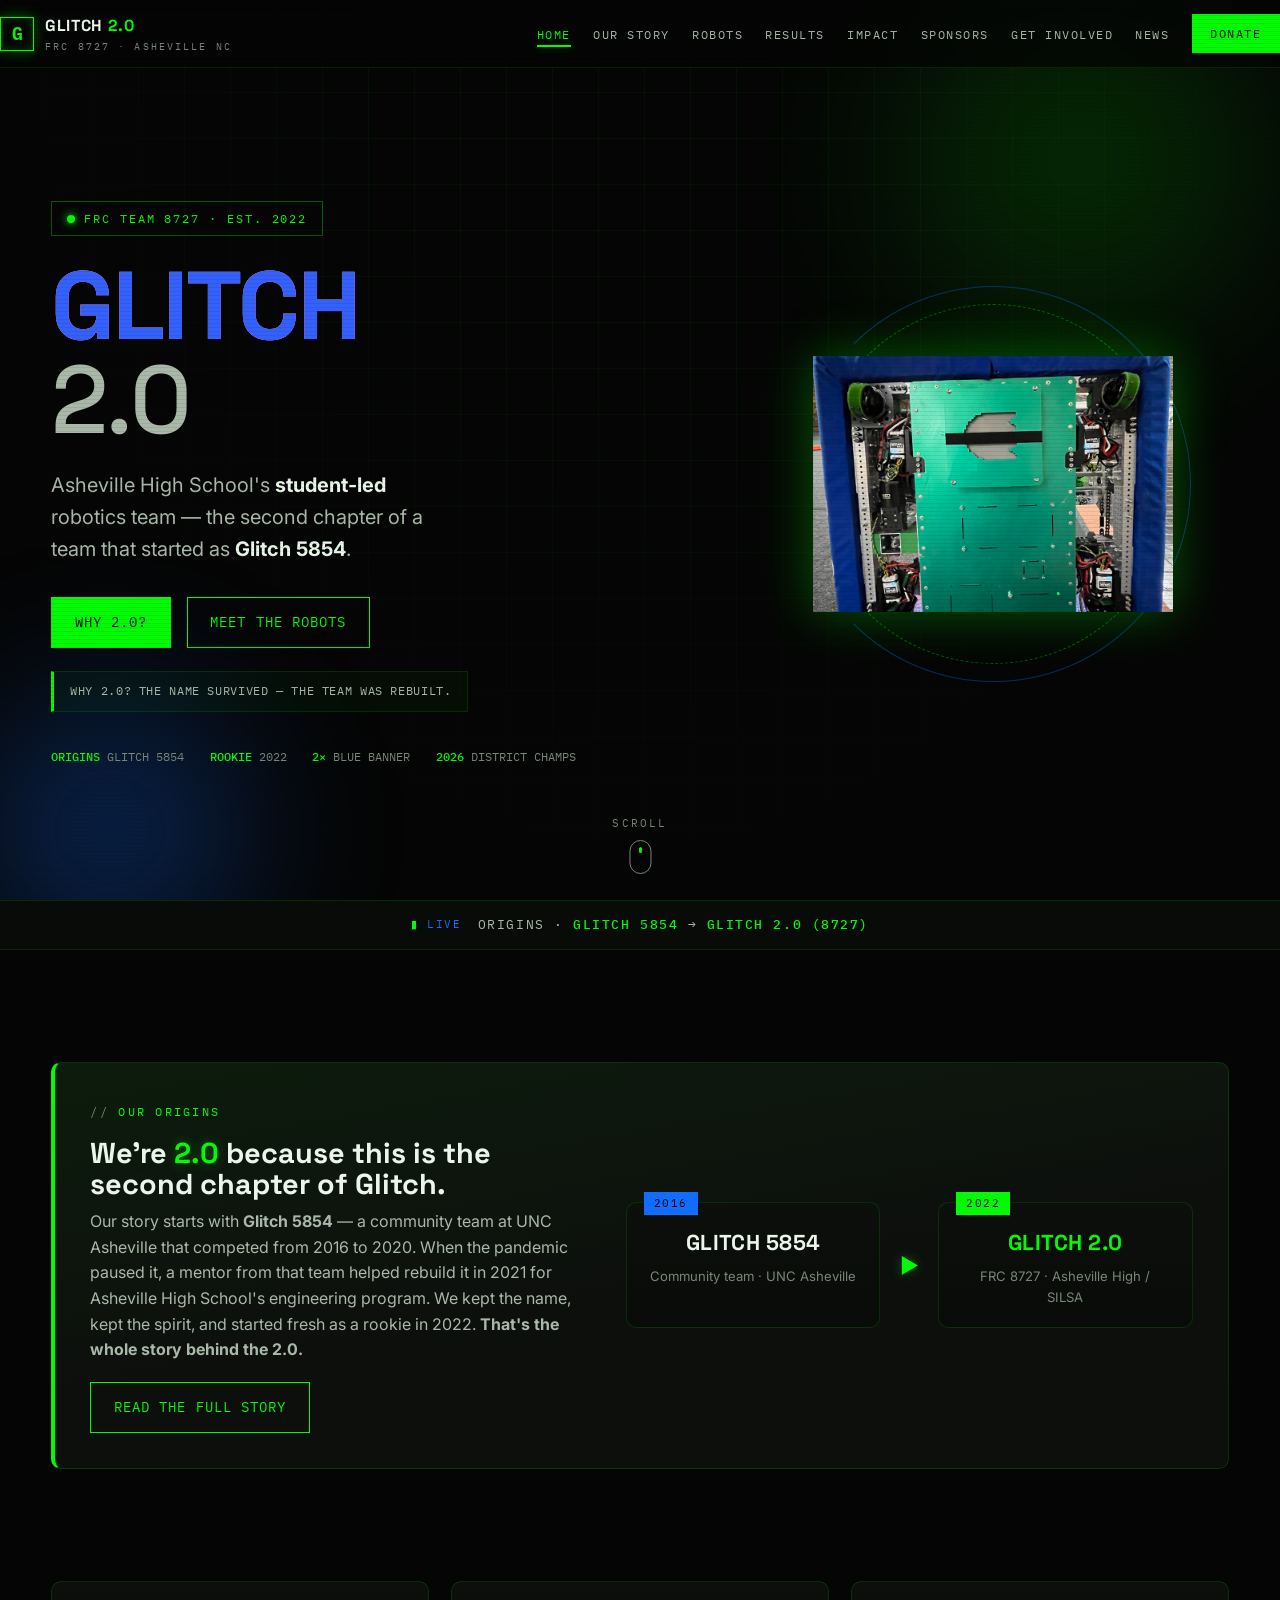
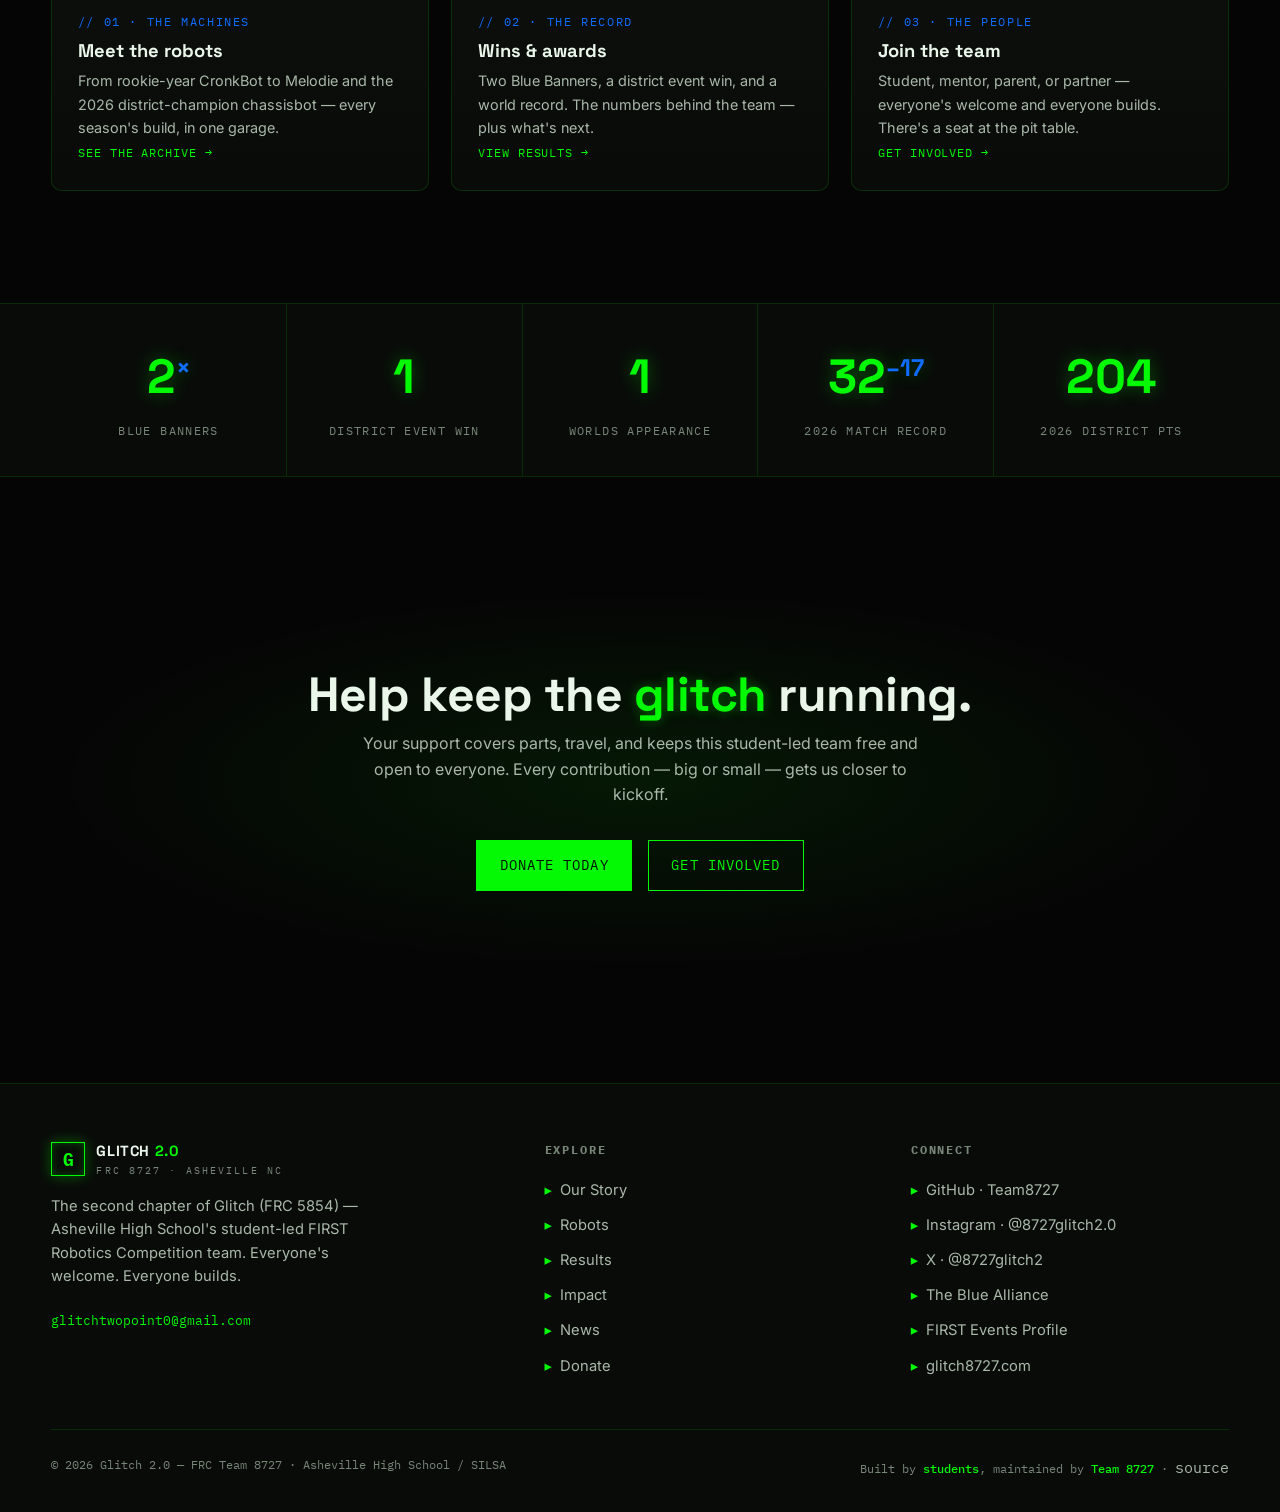
==== commit 0072e233: "hi" ====
--- a/index.html
+++ b/index.html
@@ -4,14 +4,14 @@
   <meta charset="UTF-8">
   <meta name="viewport" content="width=device-width, initial-scale=1">
   <title>GLITCH 2.0 | FRC Team 8727 — Asheville High School / SILSA Robotics</title>
-  <meta name="description" content="FRC 8727 Glitch 2.0 — Asheville High School's student-led FIRST Robotics Competition team. Rookie 2022, two-time Blue Banner winners, 2026 district event champions. Meet the robots, our record, and how to get involved.">
+  <meta name="description" content="FRC 8727 Glitch 2.0 — Asheville High School's student-led FIRST Robotics Competition team, and the second chapter of Glitch (FRC 5854). Rookie 2022, two-time Blue Banner winners, 2026 district event champions.">
   <meta name="author" content="Team 8727 Glitch 2.0">
   <link rel="icon" href="assets/favicon.svg" type="image/svg+xml">
 
   <!-- Open Graph -->
   <meta property="og:type" content="website">
   <meta property="og:title" content="GLITCH 2.0 | FRC Team 8727">
-  <meta property="og:description" content="Asheville High School's student-led FIRST Robotics Competition team. Rookie 2022 · Blue Banner winners · 2026 district champions.">
+  <meta property="og:description" content="Asheville High School's student-led FIRST Robotics Competition team — the second chapter of Glitch (FRC 5854). Rookie 2022 · Blue Banner winners · 2026 district champions.">
   <meta property="og:site_name" content="Glitch 2.0">
   <meta property="og:image" content="assets/img/logo.png">
   <meta name="theme-color" content="#04F904">
@@ -25,7 +25,7 @@
   <!-- ================= NAV ================= -->
   <header class="nav">
     <div class="container nav-inner">
-      <a class="brand" href="#top" aria-label="Glitch 2.0 home">
+      <a class="brand" href="index.html" aria-label="Glitch 2.0 home">
         <span class="brand-mark" aria-hidden="true">G</span>
         <span>
           <span class="brand-name">GLITCH <span>2.0</span></span>
@@ -34,14 +34,15 @@
       </a>
       <nav aria-label="Primary">
         <ul class="nav-links" id="nav-links">
-          <li><a href="#about">About</a></li>
-          <li><a href="#robots">Robots</a></li>
-          <li><a href="#results">Results</a></li>
-          <li><a href="#impact">Impact</a></li>
-          <li><a href="#sponsors">Sponsors</a></li>
-          <li><a href="#get-involved">Get Involved</a></li>
-          <li><a href="#news">News</a></li>
-          <li><a class="btn solid" href="#donate">Donate</a></li>
+          <li><a href="index.html">Home</a></li>
+          <li><a href="about.html">Our Story</a></li>
+          <li><a href="robots.html">Robots</a></li>
+          <li><a href="results.html">Results</a></li>
+          <li><a href="impact.html">Impact</a></li>
+          <li><a href="sponsors.html">Sponsors</a></li>
+          <li><a href="get-involved.html">Get Involved</a></li>
+          <li><a href="news.html">News</a></li>
+          <li><a class="btn solid" href="sponsors.html#donate">Donate</a></li>
         </ul>
       </nav>
       <button class="nav-toggle" aria-label="Toggle menu" aria-expanded="false" aria-controls="nav-links">☰</button>
@@ -61,17 +62,20 @@
           </h1>
           <p class="hero-sub">
             Asheville High School's <strong>student-led</strong> robotics team —
-            where welcoming people, hard engineering, and a little bit of chaos build robots that win.
+            the second chapter of a team that started as <strong>Glitch 5854</strong>.
           </p>
           <div class="hero-cta">
-            <a class="btn solid" href="#robots">Meet the Robots</a>
-            <a class="btn" href="#get-involved">Get Involved</a>
+            <a class="btn solid" href="about.html">Why 2.0?</a>
+            <a class="btn" href="robots.html">Meet the Robots</a>
+          </div>
+          <div class="hero-legacy">
+            <span>WHY 2.0? THE NAME SURVIVED — THE TEAM WAS REBUILT.</span>
           </div>
           <div class="hero-meta">
+            <span><b>ORIGINS</b> GLITCH 5854</span>
             <span><b>ROOKIE</b> 2022</span>
             <span><b>2×</b> BLUE BANNER</span>
             <span><b>2026</b> DISTRICT CHAMPS</span>
-            <span><b>WORLDS</b> HOUSTON '24</span>
           </div>
         </div>
         <div class="hero-visual">
@@ -88,64 +92,69 @@
       </a>
     </section>
 
-    <!-- ================= TICKER ================= -->
-    <div class="marquee" id="ticker" aria-hidden="true">
-      <div class="marquee-track">
-        <span><b>REBUILT 2026</b></span>
-        <span><b>THOR WEST</b> OCT 24</span>
-        <span><b>DISTRICT EVENT WINNERS</b> UNC ASHEVILLE</span>
-        <span><b>AUTONOMOUS AWARD</b></span>
-        <span><b>32–17–0</b> 2026 RECORD</span>
-        <span><b>FIRST NC</b> DISTRICT</span>
-        <span><b>ASHEVILLE</b> HIGH SCHOOL / SILSA</span>
-        <span><b>STUDENT-LED</b> · ALL-INCLUSIVE</span>
-        <span><b>#8727</b></span>
-      </div>
+    <!-- ================= TICKER (rotating messages) ================= -->
+    <div class="ticker" id="ticker">
+      <span class="ticker-label" aria-hidden="true">LIVE</span>
+      <p class="ticker-text" id="ticker-text" aria-live="polite"></p>
     </div>
 
-    <!-- ================= ABOUT ================= -->
-    <section class="section" id="about">
+    <!-- ================= ORIGINS BAND ================= -->
+    <section class="section" id="origins">
       <div class="container">
-        <div class="section-head reveal">
-          <span class="kicker"><span class="idx">01</span> About the team</span>
-          <h2>Engineering, <span class="glow-text">welcome</span>, and a little bit of glitch.</h2>
-          <p>We're Glitch 2.0 (FRC 8727) — a welcoming, all-inclusive, student-led robotics team at
-          Asheville High School in Asheville, North Carolina. We build robots, learn real engineering,
-          and work to get young people excited about STEM in our community.</p>
-        </div>
-
-        <div class="about-grid">
-          <div class="about-copy reveal d1">
-            <p><strong>The name is legacy.</strong> Our roots go back to <strong>Glitch 5854</strong>,
-            a community team hosted at UNC Asheville that competed from 2016–2020 before pausing during the
-            pandemic. In the summer of 2021, a mentor from that team approached the AHS/SILSA engineering
-            director about reforming — and <strong>Glitch 2.0</strong> was born for the Asheville High
-            engineering department, keeping the original name and the original spirit.</p>
-            <p>Because only three of us had ever been to a competition, we officially started as a
-            <strong>rookie team in 2022</strong> — and won <strong>Rookie All Star</strong> in our very
-            first event. Since then we've grown into a team that competes for wins, takes home judged
-            awards, and treats <strong>outreach and volunteering</strong> as seriously as the robot.</p>
-            <p>We're part of the <strong>FIRST North Carolina (FNC)</strong> district, we run a full
-            business and sponsorship program, and every member gets hands-on experience — from the
-            drivetrain to the drive team.</p>
-
-            <div class="facts">
-              <div class="fact"><b>LOCATION</b><span>Asheville, North Carolina</span></div>
-              <div class="fact"><b>HOME</b><span>Asheville High School / SILSA</span></div>
-              <div class="fact"><b>DISTRICT</b><span>FIRST North Carolina</span></div>
-              <div class="fact"><b>ROOKIE YEAR</b><span>2022</span></div>
-              <div class="fact"><b>PROGRAM</b><span>FRC · Grades 9–12</span></div>
-              <div class="fact"><b>ETHOS</b><span>Welcoming &amp; all-inclusive</span></div>
+        <div class="origins-band reveal">
+          <div>
+            <span class="kicker">Our origins</span>
+            <h3>We're <span class="glow-text">2.0</span> because this is the second chapter of <b style="color:var(--text)">Glitch</b>.</h3>
+            <p>Our story starts with <strong>Glitch 5854</strong> — a community team at UNC Asheville that
+            competed from 2016 to 2020. When the pandemic paused it, a mentor from that team helped rebuild
+            it in 2021 for Asheville High School's engineering program. We kept the name, kept the spirit,
+            and started fresh as a rookie in 2022. <strong>That's the whole story behind the 2.0.</strong></p>
+            <a class="btn" href="about.html" style="margin-top:1.2rem">Read the full story</a>
+          </div>
+          <div style="text-align:center">
+            <div class="lineage" style="margin-bottom:0; justify-content:center">
+              <div class="lineage-node">
+                <span class="lg-year">2016</span>
+                <b>GLITCH 5854</b>
+                <small>Community team · UNC Asheville</small>
+              </div>
+              <div class="lineage-arrow" aria-hidden="true"></div>
+              <div class="lineage-node">
+                <span class="lg-year">2022</span>
+                <b style="color:var(--neon)">GLITCH 2.0</b>
+                <small>FRC 8727 · Asheville High / SILSA</small>
+              </div>
             </div>
           </div>
-
-          <div class="terminal reveal d2" role="img" aria-label="Glitch 2.0 status readout">
-            <div class="terminal-bar">
-              <i></i><i></i><i></i>
-              <span>glitch2.0 — team_status</span>
-            </div>
-            <div class="terminal-body" id="term"></div>
-          </div>
+        </div>
+      </div>
+    </section>
+
+    <!-- ================= QUICK HIGHLIGHTS ================= -->
+    <section class="section" id="highlights" style="padding-top:0">
+      <div class="container">
+        <div class="quick-grid">
+          <a class="quick-card reveal" href="robots.html" style="color:inherit">
+            <span class="num">// 01 · THE MACHINES</span>
+            <h3>Meet the robots</h3>
+            <p>From rookie-year CronkBot to Melodie and the 2026 district-champion chassisbot — every
+            season's build, in one garage.</p>
+            <span class="go">SEE THE ARCHIVE →</span>
+          </a>
+          <a class="quick-card reveal d1" href="results.html" style="color:inherit">
+            <span class="num">// 02 · THE RECORD</span>
+            <h3>Wins &amp; awards</h3>
+            <p>Two Blue Banners, a district event win, and a world record. The numbers behind the team —
+            plus what's next.</p>
+            <span class="go">VIEW RESULTS →</span>
+          </a>
+          <a class="quick-card reveal d2" href="get-involved.html" style="color:inherit">
+            <span class="num">// 03 · THE PEOPLE</span>
+            <h3>Join the team</h3>
+            <p>Student, mentor, parent, or partner — everyone's welcome and everyone builds. There's a
+            seat at the pit table.</p>
+            <span class="go">GET INVOLVED →</span>
+          </a>
         </div>
       </div>
     </section>
@@ -163,388 +172,15 @@
       </div>
     </section>
 
-    <!-- ================= ROBOTS ================= -->
-    <section class="section" id="robots">
-      <div class="container">
-        <div class="section-head reveal">
-          <span class="kicker"><span class="idx">02</span> The robot archive</span>
-          <h2>Every season, a new <span class="glow-text">machine</span>.</h2>
-          <p>From a rookie-year crawler to a swerve-chassis district champion — here's the robot garage.
-          Each one taught us something the next one needed.</p>
-        </div>
-
-        <div class="robot-list">
-          <!-- 2026 -->
-          <article class="robot-card reveal">
-            <div class="robot-side">
-              <div>
-                <div class="year">SEASON 2026 · REBUILT™</div>
-                <div class="name">CHASSISBOT</div>
-                <div class="aka">the 2026 competition robot</div>
-              </div>
-              <div>
-                <span class="status win">▣ DISTRICT EVENT WINNER</span>
-                <span class="status" style="margin-top:0.5rem">AUTONOMOUS AWARD</span>
-              </div>
-            </div>
-            <div class="robot-main">
-              <p><strong>Our 2026 champion.</strong> A swerve chassis running CTRE TalonFX / Phoenix 6,
-              built around a fixed-angle flywheel shooter, an intake roller, and a two-motor indexer.
-              Strong, repeatable PathPlanner autonomous carried it to a <strong>15–3–0</strong> record
-              and the win at the UNC Asheville district event.</p>
-              <div class="robot-tags">
-                <span><b>SWERVE</b> DRIVETRAIN</span>
-                <span><b>FIXED 45°</b> FLYWHEEL SHOOTER</span>
-                <span><b>PATHPLANNER</b> AUTO</span>
-                <span><b>32–17–0</b> SEASON</span>
-                <span><b>DISTRICT</b> #11</span>
-              </div>
-            </div>
-          </article>
-
-          <!-- 2024 -->
-          <article class="robot-card reveal">
-            <div class="robot-side">
-              <div>
-                <div class="year">SEASON 2024 · CRESCENDO</div>
-                <div class="name">MELODIE</div>
-                <div class="aka">a.k.a. Beluga</div>
-              </div>
-              <div>
-                <span class="status win">▣ 2× BLUE BANNER</span>
-                <span class="status" style="margin-top:0.5rem">WORLDS 2024</span>
-              </div>
-            </div>
-            <div class="robot-main">
-              <p><strong>The first swerve robot.</strong> Melodie brought the team its first-ever
-              winners Blue Banners — twice. A 26.5" × 26.5" chassis with four REV MAXSwerve modules and
-              TPU tread, a full-width over-the-bumper intake, and a <strong>pivoting shooter</strong>
-              that could score up into the speaker and down into the amp from one mechanism. Endgame was a
-              custom hook on a single telescoping climber, and drivers got bright LEDs plus haptic
-              feedback — an ongoing team signature.</p>
-              <div class="robot-tags">
-                <span><b>SWERVE</b> DRIVETRAIN</span>
-                <span><b>PIVOTING</b> SHOOTER</span>
-                <span><b>OVER-THE-BUMPER</b> INTAKE</span>
-                <span><b>LED + HAPTIC</b> FEEDBACK</span>
-                <span><b>TELESCOPING</b> CLIMBER</span>
-              </div>
-            </div>
-          </article>
-
-          <!-- 2023 -->
-          <article class="robot-card reveal">
-            <div class="robot-side">
-              <div>
-                <div class="year">SEASON 2023 · CHARGED UP</div>
-                <div class="name">MEGASTUF</div>
-                <div class="aka">the goose</div>
-              </div>
-              <div>
-                <span class="status win">▣ EXCELLENCE IN ENGINEERING</span>
-                <span class="status" style="margin-top:0.5rem">FIRST SUSTAINABILITY ×2</span>
-              </div>
-            </div>
-            <div class="robot-main">
-              <p><strong>Our most complex build.</strong> MEGASTUF ran a two-degree-of-freedom
-              counterbalanced arm on a 320° turreted base — controlled with a state-space model and a
-              full physics simulation for fluid scoring trajectories. The turret spun on a 12-inch
-              3D-printed pulley (where the name came from), all on a custom Corner Omni West Coast
-              drivetrain built for agility on a budget.</p>
-              <div class="robot-tags">
-                <span><b>2DOF</b> ARM</span>
-                <span><b>320°</b> TURRET</span>
-                <span><b>STATE-SPACE</b> CONTROL</span>
-                <span><b>3D-PRINTED</b> PULLEY</span>
-                <span><b>CUSTOM</b> DRIVETRAIN</span>
-              </div>
-            </div>
-          </article>
-
-          <!-- 2025 -->
-          <article class="robot-card reveal">
-            <div class="robot-side">
-              <div>
-                <div class="year">SEASON 2025 · REEFSCAPE</div>
-                <div class="name">UNRECORDED</div>
-                <div class="aka">season code exists · robot undocumented</div>
-              </div>
-              <div>
-                <span class="status unknown">STATUS: UNKNOWN</span>
-              </div>
-            </div>
-            <div class="robot-main">
-              <p>The 2025 robot never made it into our public archive. The season code is preserved in
-              our GitHub — but the story needs a team member to write it. <strong>If that's you, the
-              archive has a slot waiting.</strong></p>
-              <div class="robot-tags">
-                <span><b>CODE</b> PRESERVED</span>
-                <span><b>HISTORY</b> TBD</span>
-              </div>
-            </div>
-          </article>
-
-          <!-- 2022 -->
-          <article class="robot-card reveal">
-            <div class="robot-side">
-              <div>
-                <div class="year">SEASON 2022 · RAPID REACT</div>
-                <div class="name">CRONKBOT</div>
-                <div class="aka">rookie year</div>
-              </div>
-              <div>
-                <span class="status win">▣ ROOKIE ALL STAR</span>
-                <span class="status" style="margin-top:0.5rem">HIGHEST ROOKIE SEED</span>
-              </div>
-            </div>
-            <div class="robot-main">
-              <p><strong>Where it all started.</strong> The rookie-year robot proved this team was
-              already thinking differently: a belt-driven ball elevator with automatic indexing,
-              print-in-place Mecanum intake wheels, an adjustable shooting hood that could be changed
-              between matches, and a dual-action climber with two static and two kinematic arms that hit a
-              very high traversal success rate.</p>
-              <div class="robot-tags">
-                <span><b>BELT ELEVATOR</b> + INDEXER</span>
-                <span><b>ADJUSTABLE</b> HOOD</span>
-                <span><b>DUAL-ACTION</b> CLIMBER</span>
-                <span><b>3D-PRINTED</b> INTAKE</span>
-              </div>
-            </div>
-          </article>
-        </div>
-      </div>
-    </section>
-
-    <!-- ================= RESULTS ================= -->
-    <section class="section" id="results">
-      <div class="container">
-        <div class="section-head reveal">
-          <span class="kicker"><span class="idx">03</span> Results &amp; record</span>
-          <h2>Wins, awards, and the <span class="glow-text">hard numbers</span>.</h2>
-          <p>The 2026 REBUILT season was our best yet — a home-event win, an Autonomous Award, and a
-          top-11 district finish. Next up: THOR West 2026.</p>
-        </div>
-
-        <div class="results-grid">
-          <div class="reveal">
-            <div style="overflow-x:auto">
-              <table class="season-table">
-                <thead>
-                  <tr><th>2026 Event</th><th>Rank</th><th>Record</th><th>Result</th></tr>
-                </thead>
-                <tbody>
-                  <tr>
-                    <td><b>Cabarrus</b> · Concord, NC</td>
-                    <td><span class="stat-badge">#5</span></td>
-                    <td>9–6–0</td>
-                    <td><span class="award">Team Sustainability (Dow)</span></td>
-                  </tr>
-                  <tr class="hl">
-                    <td><b>UNC Asheville</b> · Home event</td>
-                    <td><span class="stat-badge">#2</span></td>
-                    <td><b>15–3–0</b></td>
-                    <td><span class="award">▣ EVENT WINNER + Autonomous</span></td>
-                  </tr>
-                  <tr>
-                    <td><b>NC State Champs</b> · Greensboro, NC</td>
-                    <td><span class="stat-badge">#20</span></td>
-                    <td>8–8–0</td>
-                    <td><span class="award">Team Sustainability (Dow)</span></td>
-                  </tr>
-                </tbody>
-              </table>
-            </div>
-            <p style="font-family:var(--font-mono);font-size:0.8rem;color:var(--muted);margin-top:0.9rem">
-              OVERALL · 32–17–0 · FNC DISTRICT RANK #11 · 204 DISTRICT POINTS</p>
-
-            <div class="awards">
-              <h3>// AWARDS LOG</h3>
-              <div class="award-list">
-                <div class="award-item reveal"><div class="yr">2022</div><p><b>Rookie All Star</b> &amp; <b>Highest Rookie Seed</b> — UNC Asheville · <b>Highest Rookie Seed</b> &amp; <b>Quality Award</b> — UNC Pembroke</p></div>
-                <div class="award-item reveal"><div class="yr">2023</div><p><b>Sustainability Award</b> (first of FNC 2023) — UNC Asheville · <b>Excellence in Engineering</b> — Mecklenburg County · <b>First-ever FNC district championship Sustainability Award</b> — State</p></div>
-                <div class="award-item reveal"><div class="yr">2024</div><p><b>Winners Blue Banner ×2</b> — UNC Pembroke &amp; UNC Asheville · <b>World record: most Sustainability Awards</b> — State, ECU</p></div>
-                <div class="award-item reveal"><div class="yr">2026</div><p><b>District Event Winner</b> + <b>Autonomous Award (Google.org)</b> — UNC Asheville · <b>Team Sustainability (Dow) ×2</b></p></div>
-              </div>
-            </div>
-          </div>
-
-          <!-- Event card -->
-          <aside class="event-card reveal d1">
-            <span class="tag">UP NEXT · OFF-SEASON</span>
-            <h3>THOR West 2026</h3>
-            <div class="when">SATURDAY · OCT 24, 2026</div>
-            <div class="where">R-S Central High School · 641 US-221, Rutherfordton, NC — host FRC 5727 Omegabytes · <strong>free admission, open to the public from 9 AM</strong></div>
-            <div class="countdown" id="countdown" aria-label="Countdown to THOR West">
-              <div class="cd-cell"><b data-d>--</b><span>Days</span></div>
-              <div class="cd-cell"><b data-h>--</b><span>Hrs</span></div>
-              <div class="cd-cell"><b data-m>--</b><span>Min</span></div>
-              <div class="cd-cell"><b data-s>--</b><span>Sec</span></div>
-            </div>
-            <p style="font-size:0.88rem;color:var(--text-2)">We'll run our 2026 REBUILT robot one more time
-            on a real field before the 2027 season. Come watch the drive team do their thing.</p>
-            <div class="note">// SCHEDULE: check-in 7AM · public 9AM · quals 10AM · alliance 2:15PM · finals 3PM</div>
-          </aside>
-        </div>
-      </div>
-    </section>
-
-    <!-- ================= IMPACT ================= -->
-    <section class="section" id="impact">
-      <div class="container">
-        <div class="section-head reveal">
-          <span class="kicker"><span class="idx">04</span> Impact</span>
-          <h2>Robots are the <span class="glow-text">excuse</span>. People are the point.</h2>
-          <p>We measure success in more than match wins. Since our rookie year we've treated outreach,
-          community service, and building good humans as engineering-adjacent priorities — and the judges
-          have noticed.</p>
-        </div>
-
-        <div class="impact-grid">
-          <div class="impact-card reveal">
-            <span class="ico" aria-hidden="true">◎</span>
-            <h3>Community &amp; STEM outreach</h3>
-            <p>We volunteer in our local community and work to get young people excited about STEM —
-            because a robotics team shouldn't just stay in its own building.</p>
-          </div>
-          <div class="impact-card reveal d1">
-            <span class="ico" aria-hidden="true">◆</span>
-            <h3>Life skills for students</h3>
-            <p>Members build real skills in engineering, project management, public speaking, and
-            teamwork — hands-on, student-led, and owned by the students doing the work.</p>
-          </div>
-          <div class="impact-card reveal d2">
-            <span class="ico" aria-hidden="true">⬡</span>
-            <h3>Business &amp; sustainability</h3>
-            <p>We run sponsorship and business planning as an active team function. Judged awards are a
-            real priority — not a side activity.</p>
-          </div>
-          <div class="impact-highlight reveal">
-            <span class="num">WORLD RECORD</span>
-            <p>In 2024 we set the <b>world record for most Sustainability Awards</b> in FIRST history,
-            overtaking team 948 — then followed it with a 2026 season that added more. It's a record that
-            says everything about who we are.</p>
-          </div>
-        </div>
-      </div>
-    </section>
-
-    <!-- ================= SPONSORS ================= -->
-    <section class="section" id="sponsors">
-      <div class="container">
-        <div class="section-head reveal">
-          <span class="kicker"><span class="idx">05</span> Sponsors &amp; partners</span>
-          <h2>Powered by people who <span class="glow-text">believe</span> in students.</h2>
-        </div>
-
-        <div class="sponsor-grid">
-          <div class="sponsor-slot reveal">Your logo here</div>
-          <div class="sponsor-slot reveal d1">Your logo here</div>
-          <div class="sponsor-slot reveal d2">Your logo here</div>
-        </div>
-
-        <p class="sponsor-note">Every dollar from our partners goes toward parts, registration, travel,
-        and keeping this team free for every student who wants in. Sponsors make student-led STEM possible
-        — and we make sure they're proud to be part of it.</p>
-
-        <div class="sponsor-cta reveal">
-          <a class="btn blue" href="mailto:glitchtwopoint0@gmail.com?subject=Sponsoring%20Glitch%202.0">Become a Sponsor</a>
-        </div>
-      </div>
-    </section>
-
-    <!-- ================= GET INVOLVED ================= -->
-    <section class="section" id="get-involved">
-      <div class="container">
-        <div class="section-head reveal">
-          <span class="kicker"><span class="idx">06</span> Get involved</span>
-          <h2>There's a seat at the <span class="glow-text">pit table</span>.</h2>
-          <p>Whether you're a student, a parent, a mentor, or a company — there's a role for you.
-          Glitch 2.0 is built by everyone who shows up.</p>
-        </div>
-
-        <div class="involve-grid">
-          <div class="involve-card reveal" data-tag="STUDENT">
-            <h3>Students</h3>
-            <p>No experience required — we teach everything. Learn mechanical design, wiring, programming,
-            strategy, or business. Join the build, drive the robot, or run the pit. Your first year is
-            about learning; every year after is about leading.</p>
-            <span class="tag-2">GRADES 9–12 · ASHEVILLE HIGH SCHOOL / SILSA</span>
-          </div>
-          <div class="involve-card reveal d1" data-tag="MENTOR">
-            <h3>Mentors</h3>
-            <p>We're always looking for engineers, teachers, and professionals to guide students. Mentor
-            on mechanical, electrical, software, or business — or just bring your experience and your
-            patience. It's some of the most rewarding volunteer work around.</p>
-            <span class="tag-2">NO ROBOT EXPERIENCE NEEDED</span>
-          </div>
-          <div class="involve-card reveal" data-tag="PARENT">
-            <h3>Parents &amp; families</h3>
-            <p>Help with logistics, snacks, transportation, fundraising, or event support. The team runs
-            on student energy and adult support working together — every family contribution matters.</p>
-            <span class="tag-2">MANY HANDS MAKE LIGHT WORK</span>
-          </div>
-          <div class="involve-card reveal d1" data-tag="COMPANY">
-            <h3>Sponsors &amp; partners</h3>
-            <p>Fund the season, donate materials, or host workshops. Sponsors get their name on the bot,
-            the banner, and the website — plus a team of future engineers who'll remember who believed
-            in them.</p>
-            <span class="tag-2">SEE THE SPONSORS SECTION ABOVE</span>
-          </div>
-        </div>
-
-        <div class="sponsor-cta reveal" style="margin-top:2.2rem">
-          <a class="btn solid" href="mailto:glitchtwopoint0@gmail.com?subject=Glitch%202.0%20—%20I%20want%20to%20get%20involved">Email Us to Join</a>
-        </div>
-      </div>
-    </section>
-
-    <!-- ================= NEWS ================= -->
-    <section class="section" id="news">
-      <div class="container">
-        <div class="section-head reveal">
-          <span class="kicker"><span class="idx">07</span> News</span>
-          <h2>From the <span class="glow-text">pit</span>.</h2>
-          <p>The latest from the team — events, results, and what's next.</p>
-        </div>
-
-        <div class="news-grid">
-          <article class="news-card featured reveal">
-            <span class="tag">EVENT</span>
-            <div class="date">OCT 24, 2026</div>
-            <h3>THOR West 2026 — see you there</h3>
-            <p>We're heading to Rutherfordton for the off-season THOR West competition — free and open to
-            the public. Our 2026 REBUILT robot gets one last run on a real field before kickoff.</p>
-            <a class="more" href="#results">Read more →</a>
-          </article>
-          <article class="news-card reveal d1">
-            <span class="tag">SEASON WRAP</span>
-            <div class="date">APR 2026</div>
-            <h3>2026: a home-event championship</h3>
-            <p>A 15–3–0 run at the UNC Asheville district event capped our best season yet — District Event
-            Winner plus the Autonomous Award, finishing #11 in the state district.</p>
-            <a class="more" href="#results">Read more →</a>
-          </article>
-          <article class="news-card reveal d2">
-            <span class="tag">2027</span>
-            <div class="date">JAN 9, 2027</div>
-            <h3>BIOCORE™ — the next build</h3>
-            <p>The 2027 game reveal lands January 9, 2027. The design room will be locked, loaded, and
-            ready the second the manual drops.</p>
-            <a class="more" href="#robots">Read more →</a>
-          </article>
-        </div>
-      </div>
-    </section>
-
-    <!-- ================= DONATE / CTA ================= -->
-    <section class="section" id="donate">
+    <!-- ================= CTA ================= -->
+    <section class="section" id="donate-cta">
       <div class="container cta-band reveal">
         <h2>Help keep the <span class="glow-text">glitch</span> running.</h2>
         <p>Your support covers parts, travel, and keeps this student-led team free and open to everyone.
         Every contribution — big or small — gets us closer to kickoff.</p>
         <div class="cta-row">
-          <a class="btn solid" href="mailto:glitchtwopoint0@gmail.com?subject=Donation%20to%20Glitch%202.0">Donate Today</a>
-          <a class="btn" href="mailto:glitchtwopoint0@gmail.com?subject=Sponsoring%20Glitch%202.0">Sponsor Us</a>
+          <a class="btn solid" href="sponsors.html#donate">Donate Today</a>
+          <a class="btn" href="get-involved.html">Get Involved</a>
         </div>
       </div>
     </section>
@@ -555,27 +191,27 @@
     <div class="container">
       <div class="footer-grid">
         <div>
-          <a class="brand" href="#top" aria-label="Glitch 2.0 home">
+          <a class="brand" href="index.html" aria-label="Glitch 2.0 home">
             <span class="brand-mark" aria-hidden="true">G</span>
             <span>
               <span class="brand-name">GLITCH <span>2.0</span></span>
               <span class="brand-sub">FRC 8727 · ASHEVILLE NC</span>
             </span>
           </a>
-          <p class="brand-desc">Asheville High School's student-led FIRST Robotics Competition team.
-          Welcoming, all-inclusive, and building the next generation of engineers.</p>
+          <p class="brand-desc">The second chapter of Glitch (FRC 5854) — Asheville High School's
+          student-led FIRST Robotics Competition team. Everyone's welcome. Everyone builds.</p>
           <p style="font-family:var(--font-mono);font-size:0.8rem;color:var(--neon)">glitchtwopoint0@gmail.com</p>
         </div>
 
         <div>
           <h4>Explore</h4>
           <ul class="footer-links">
-            <li><a href="#about">About</a></li>
-            <li><a href="#robots">Robots</a></li>
-            <li><a href="#results">Results</a></li>
-            <li><a href="#impact">Impact</a></li>
-            <li><a href="#news">News</a></li>
-            <li><a href="#donate">Donate</a></li>
+            <li><a href="about.html">Our Story</a></li>
+            <li><a href="robots.html">Robots</a></li>
+            <li><a href="results.html">Results</a></li>
+            <li><a href="impact.html">Impact</a></li>
+            <li><a href="news.html">News</a></li>
+            <li><a href="sponsors.html#donate">Donate</a></li>
           </ul>
         </div>
 
--- a/assets/css/style.css
+++ b/assets/css/style.css
@@ -298,18 +298,36 @@
   34.2%, 100% { clip-path: inset(0 0 100% 0); transform: translate(0,0); }
 }
 
-/* ---------- Marquee ---------- */
-.marquee { border-block: 1px solid var(--line); background: var(--bg-2); overflow: hidden; padding: 0.9rem 0; }
-.marquee-track { display: flex; width: max-content; animation: marquee 30s linear infinite; }
-.marquee:hover .marquee-track { animation-play-state: paused; }
-.marquee span {
-  font-family: var(--font-mono); font-size: 0.8rem; letter-spacing: 0.14em;
-  text-transform: uppercase; color: var(--text-2); white-space: nowrap;
-  padding: 0 1.2rem; display: inline-flex; align-items: center; gap: 1.2rem;
-}
-.marquee span b { color: var(--neon); font-weight: 500; }
-.marquee span::after { content: '✦'; color: var(--blue); }
-@keyframes marquee { to { transform: translateX(-50%); } }
+/* ---------- Ticker (rotating individual messages) ---------- */
+.ticker {
+  border-block: 1px solid var(--line);
+  background: var(--bg-2);
+  padding: 0.85rem 1rem;
+  display: flex;
+  align-items: center;
+  justify-content: center;
+  gap: 1rem;
+  min-height: 46px;
+}
+.ticker-label {
+  font-family: var(--font-mono);
+  font-size: 0.68rem;
+  letter-spacing: 0.16em;
+  color: var(--blue);
+  white-space: nowrap;
+}
+.ticker-label::before { content: '▮'; color: var(--neon); margin-right: 0.5rem; animation: blink 1.4s steps(2) infinite; }
+.ticker-text {
+  font-family: var(--font-mono);
+  font-size: 0.8rem;
+  letter-spacing: 0.12em;
+  text-transform: uppercase;
+  color: var(--text-2);
+  text-align: center;
+  transition: opacity 0.35s ease, transform 0.35s ease;
+}
+.ticker-text b { color: var(--neon); font-weight: 500; }
+.ticker-text.fade-out { opacity: 0; transform: translateY(8px); }
 
 /* ---------- About ---------- */
 .about-grid { display: grid; grid-template-columns: 1.15fr 0.85fr; gap: 3rem; align-items: start; }
@@ -475,6 +493,49 @@
 .skip { position: absolute; left: -999px; top: 0; z-index: 100; background: var(--neon); color: #051205; padding: 0.7rem 1.1rem; font-family: var(--font-mono); }
 .skip:focus { left: 0; }
 
+/* ---------- Interior page hero ---------- */
+.page-hero { position: relative; padding: calc(var(--nav-h) + 4rem) 0 3.2rem; overflow: hidden; border-bottom: 1px solid var(--line); }
+.page-hero .bg-grid { position: absolute; inset: 0; }
+.page-hero .container { position: relative; z-index: 2; }
+.page-hero .kicker { margin-bottom: 0.9rem; }
+.page-hero h1 { font-size: clamp(2rem, 6vw, 3.6rem); }
+.page-hero p { color: var(--text-2); max-width: 640px; margin-top: 1rem; }
+.breadcrumb { font-family: var(--font-mono); font-size: 0.72rem; color: var(--muted); margin-bottom: 1rem; }
+.breadcrumb a { color: var(--neon); }
+
+/* ---------- Home: origins band ---------- */
+.origins-band { border: 1px solid var(--line); border-left: 4px solid var(--neon); border-radius: var(--radius); padding: 2.2rem; background: linear-gradient(170deg, rgba(4,249,4,0.06), transparent 55%), var(--surface); display: grid; grid-template-columns: 1fr auto; align-items: center; gap: 2rem; }
+.origins-band h3 { font-size: clamp(1.3rem, 3vw, 1.8rem); margin-bottom: 0.5rem; }
+.origins-band p { color: var(--text-2); max-width: 62ch; }
+@media (max-width: 760px) { .origins-band { grid-template-columns: 1fr; } }
+
+/* ---------- Home: quick highlight cards ---------- */
+.quick-grid { display: grid; grid-template-columns: repeat(3, 1fr); gap: 1.4rem; }
+.quick-card { border: 1px solid var(--line); border-radius: var(--radius); padding: 1.6rem; background: linear-gradient(180deg, var(--surface), var(--bg-2)); transition: border-color 0.25s, transform 0.25s; }
+.quick-card:hover { border-color: var(--line-strong); transform: translateY(-3px); }
+.quick-card .num { font-family: var(--font-mono); font-size: 0.72rem; color: var(--blue); letter-spacing: 0.14em; }
+.quick-card h3 { font-size: 1.15rem; margin: 0.5rem 0 0.5rem; }
+.quick-card p { color: var(--text-2); font-size: 0.9rem; }
+.quick-card .go { margin-top: 1rem; font-family: var(--font-mono); font-size: 0.75rem; color: var(--neon); letter-spacing: 0.08em; }
+@media (max-width: 980px) { .quick-grid { grid-template-columns: 1fr; } }
+
+/* ---------- About: lineage (why 2.0) ---------- */
+.lineage { display: flex; align-items: stretch; justify-content: center; margin-bottom: 2.6rem; }
+.lineage-node { flex: 1; max-width: 360px; border: 1px solid var(--line); border-radius: var(--radius); background: linear-gradient(180deg, var(--surface), var(--bg-2)); padding: 1.4rem 1.4rem 1.2rem; position: relative; }
+.lineage-node .lg-year { position: absolute; top: -11px; left: 1.1rem; font-family: var(--font-mono); font-size: 0.68rem; letter-spacing: 0.14em; color: var(--bg); background: var(--blue); padding: 0.15rem 0.6rem; }
+.lineage-node:last-child .lg-year { background: var(--neon); color: #051205; }
+.lineage-node b { font-family: var(--font-display); font-size: 1.35rem; display: block; letter-spacing: 0.02em; }
+.lineage-node small { display: block; color: var(--muted); font-size: 0.82rem; margin-top: 0.35rem; }
+.lineage-arrow { display: grid; place-items: center; padding: 0 1.2rem; font-size: 1.3rem; color: var(--neon); text-shadow: 0 0 12px var(--neon-glow); }
+.lineage-arrow::after { content: '▶'; }
+.why2 { text-align: center; font-family: var(--font-mono); font-size: 0.85rem; letter-spacing: 0.1em; color: var(--text-2); margin-bottom: 2.6rem; }
+.why2 b { color: var(--neon); font-weight: 500; }
+@media (max-width: 640px) { .lineage { flex-direction: column; align-items: stretch; gap: 1.2rem; } .lineage-arrow { transform: rotate(90deg); padding: 0; } }
+
+/* ---------- Hero: origins line ---------- */
+.hero-legacy { margin-top: 1.4rem; display: inline-flex; align-items: center; gap: 0.7rem; font-family: var(--font-mono); font-size: 0.78rem; letter-spacing: 0.05em; color: var(--text-2); border: 1px solid var(--line); border-left: 3px solid var(--neon); padding: 0.6rem 1rem; background: rgba(4,249,4,0.03); }
+.hero-legacy b { color: var(--neon); font-weight: 500; }
+
 /* ---------- Responsive ---------- */
 @media (max-width: 980px) {
   .hero-inner { grid-template-columns: 1fr; text-align: center; }
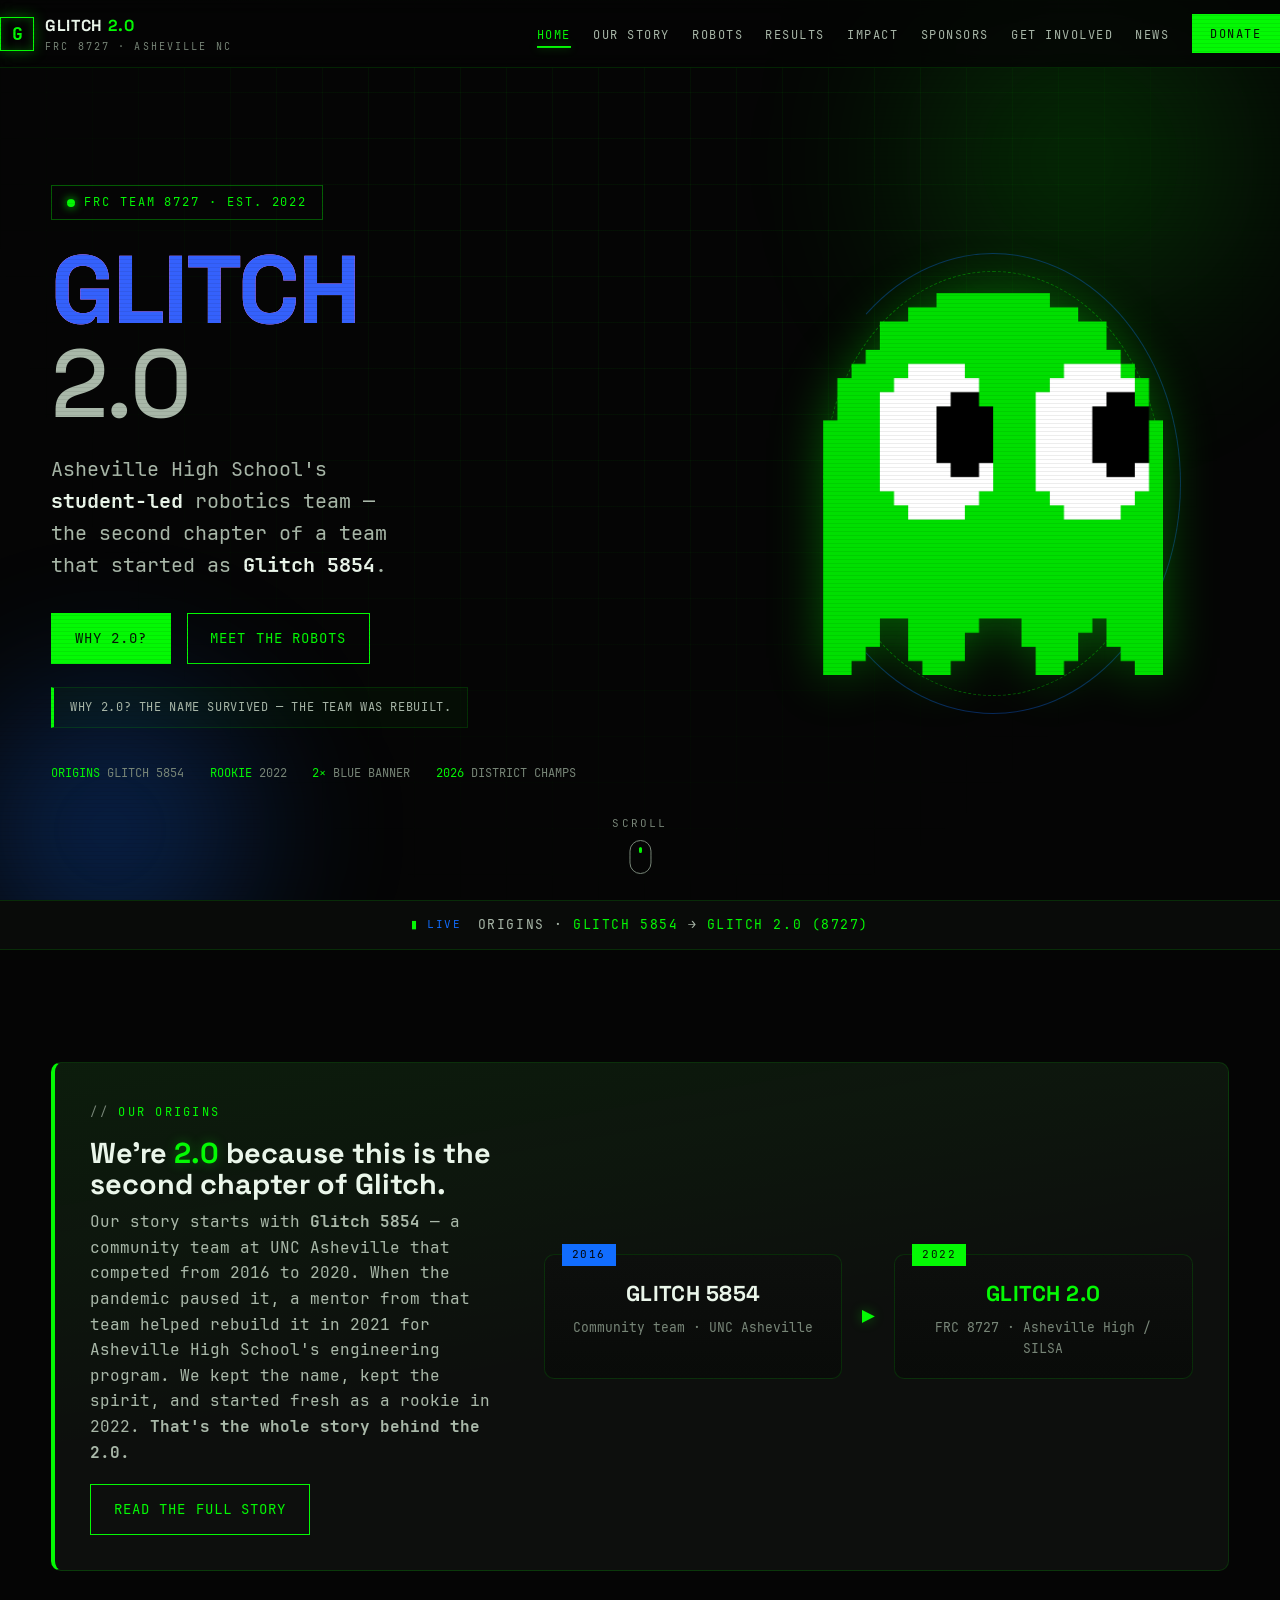
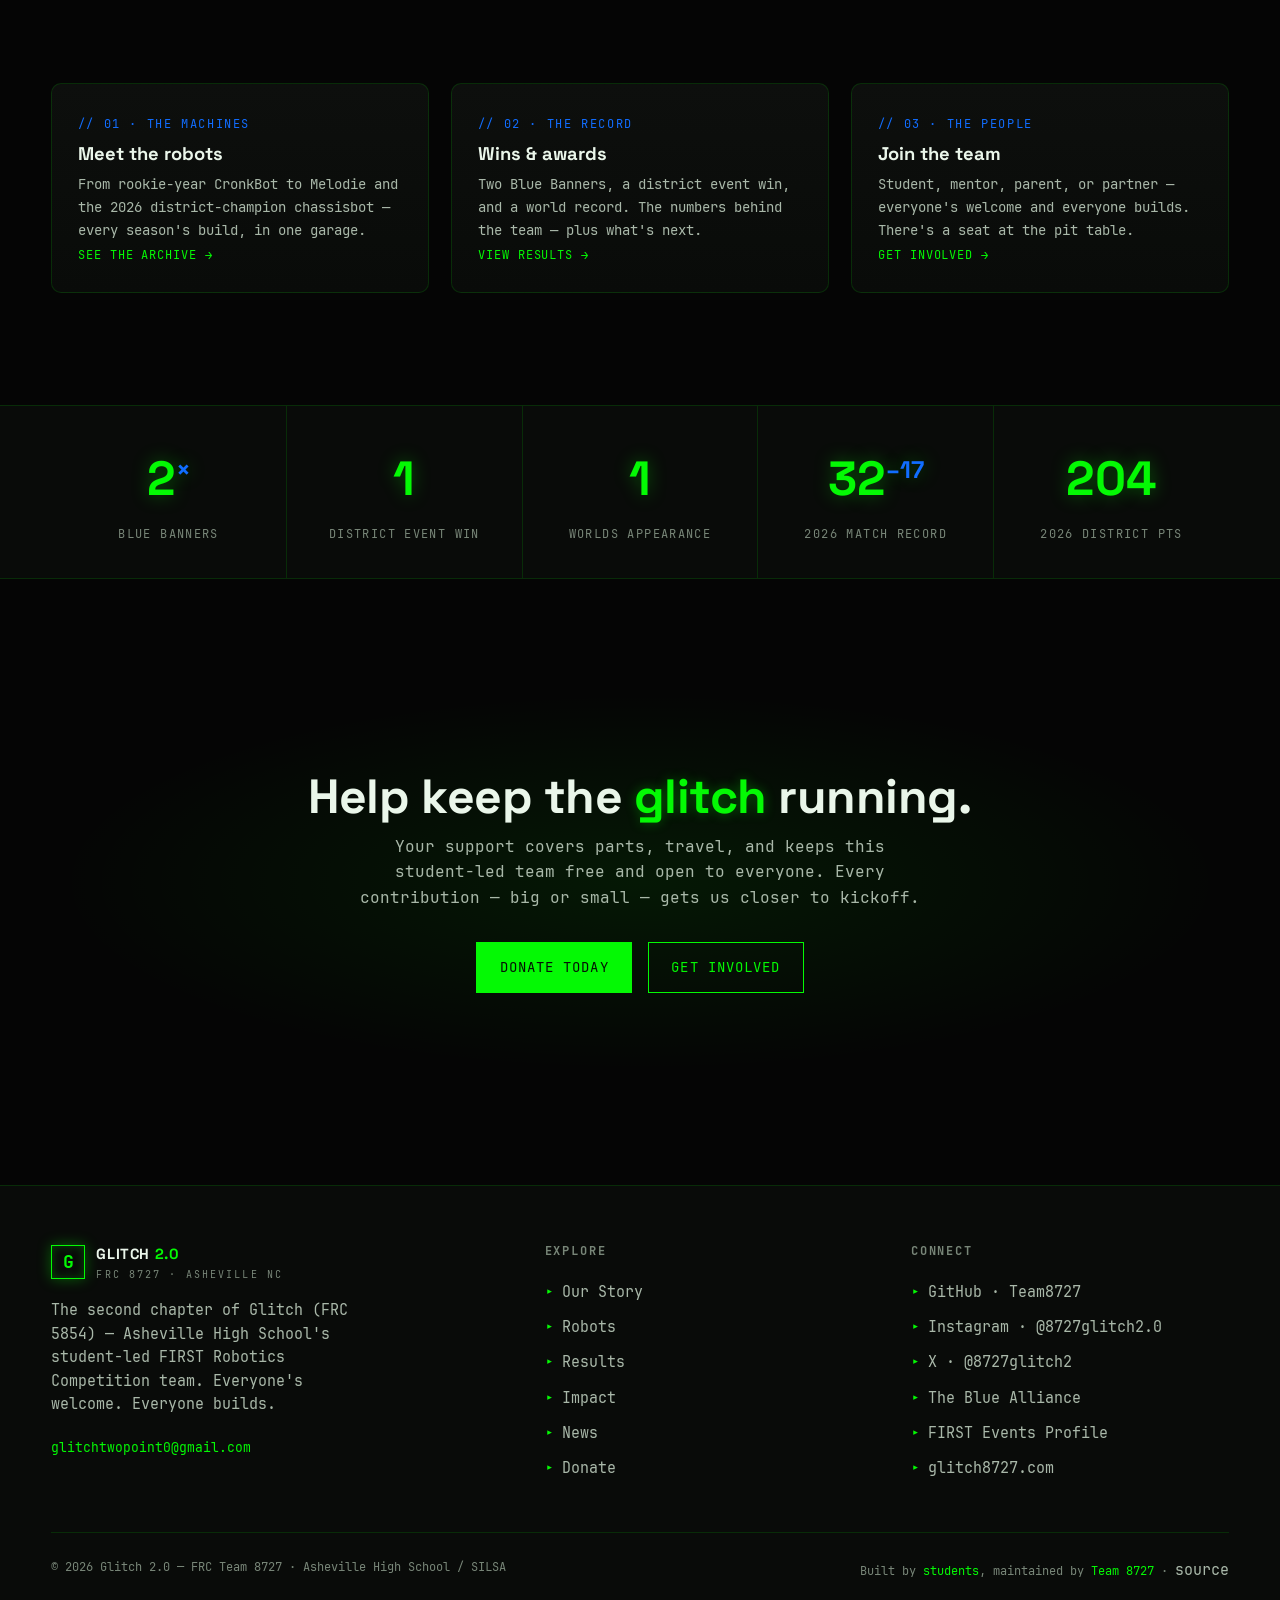
==== commit 4543ea75: "feat(home): swap hero visual to Enzo robot image - Replaced placeholder team logo in the home hero w" ====
--- a/index.html
+++ b/index.html
@@ -82,7 +82,7 @@
           <div class="logo-frame">
             <span class="ring" aria-hidden="true"></span>
             <span class="ring2" aria-hidden="true"></span>
-            <img src="assets/img/logo.png" alt="Glitch 2.0 team logo">
+            <img src="assets/img/enzo.png" alt="The Glitch 2.0 robot — Enzo">
           </div>
         </div>
       </div>
--- a/assets/css/style.css
+++ b/assets/css/style.css
@@ -5,7 +5,8 @@
    ============================================================ */
 
 /* ---------- Fonts ---------- */
-@import url('https://fonts.googleapis.com/css2?family=Space+Grotesk:wght@400;500;600;700&family=IBM+Plex+Mono:wght@400;500;600&family=Inter:wght@400;500;600&display=swap');
+@import url('https://fonts.googleapis.com/css2?family=Space+Grotesk:wght@400;500;600;700&family=IBM+Plex+Mono:wght@400;500;600&display=swap');
+@import url('../fonts/fonts.css');
 
 /* ---------- Reset ---------- */
 *, *::before, *::after { box-sizing: border-box; margin: 0; padding: 0; }
@@ -27,8 +28,8 @@
   --text-2: #a9b8a9;
   --muted: #788678;
   --font-display: 'Space Grotesk', system-ui, sans-serif;
-  --font-body: 'Inter', system-ui, sans-serif;
-  --font-mono: 'IBM Plex Mono', ui-monospace, monospace;
+  --font-body: 'JetBrains Mono', ui-monospace, monospace;
+  --font-mono: 'JetBrains Mono', 'IBM Plex Mono', ui-monospace, monospace;
   --maxw: 1180px;
   --nav-h: 68px;
   --radius: 10px;
@@ -243,8 +244,8 @@
 .hero-visual { display: flex; justify-content: center; align-items: center; position: relative; }
 .hero-visual .logo-frame {
   position: relative;
-  width: min(360px, 80vw);
-  aspect-ratio: 1 / 1;
+  width: min(340px, 78vw);
+  aspect-ratio: 4 / 5;
   display: grid; place-items: center;
 }
 .hero-visual .logo-frame img { width: 100%; height: 100%; object-fit: contain; filter: drop-shadow(0 0 26px rgba(4,249,4,0.35)); }
@@ -441,6 +442,106 @@
 .sponsor-note { text-align: center; max-width: 640px; margin: 0 auto 1.8rem; color: var(--text-2); }
 .sponsor-cta { text-align: center; }
 
+/* ---------- PayPal donate form inline with buttons ---------- */
+.paypal-row { display: flex; justify-content: center; gap: 1.4rem; flex-wrap: wrap; margin-bottom: 1.6rem; }
+.donate-card {
+  border: 1.5px solid var(--line-strong);
+  border-radius: var(--radius);
+  background: var(--surface);
+  padding: 1.2rem 1.6rem 1.6rem;
+  min-width: 150px;
+  flex: 0 1 auto;
+  text-align: center;
+  cursor: pointer;
+  position: relative;
+  transition: border-color 0.3s, box-shadow 0.3s, transform 0.3s, background 0.3s;
+  overflow: hidden;
+}
+.donate-card::before {
+  content: '';
+  position: absolute; inset: 0;
+  background: radial-gradient(circle at center, rgba(4, 249, 4, 0.15), transparent 70%);
+  opacity: 0;
+  transition: opacity 0.3s;
+  pointer-events: none;
+}
+.donate-card:hover { border-color: var(--neon); box-shadow: 0 0 30px var(--neon-glow), 0 0 60px rgba(4, 249, 4, 0.08); transform: translateY(-4px); background: linear-gradient(180deg, rgba(4, 249, 4, 0.08), var(--surface)); }
+.donate-card:hover::before { opacity: 1; }
+.donate-card .dollar { font-family: var(--font-mono); font-size: 0.78rem; letter-spacing: 0.08em; color: var(--neon); vertical-align: super; }
+.donate-card .num { font-family: var(--font-display); font-size: clamp(2.2rem, 6vw, 3.2rem); font-weight: 700; color: var(--text); display: block; line-height: 1; }
+.donate-card .num .glow { color: var(--neon); text-shadow: 0 0 14px var(--neon-glow); }
+.donate-card .label { display: block; font-family: var(--font-mono); font-size: 0.72rem; letter-spacing: 0.12em; text-transform: uppercase; color: var(--muted); margin-top: 0.5rem; }
+.donate-card .btn-sub { display: none; }
+.paypal-form { display: inline-flex; align-items: center; }
+.paypal-form button { font-family: var(--font-mono); font-size: 0.85rem; letter-spacing: 0.08em; text-transform: uppercase; padding: 0.85rem 1.4rem; border: 1px solid var(--neon); color: var(--neon); background: var(--neon); color: #051205; cursor: pointer; transition: background 0.2s, color 0.2s, box-shadow 0.2s; }
+.paypal-form button:hover { background: transparent; color: var(--neon); box-shadow: 0 0 24px var(--neon-glow); }
+.cta-sub { display: flex; justify-content: center; gap: 1rem; flex-wrap: wrap; margin-top: 1rem; }
+.cta-sub a { font-family: var(--font-mono); font-size: 0.78rem; letter-spacing: 0.1em; color: var(--text-2); }
+.cta-sub a b { color: var(--neon); font-weight: 500; }
+
+/* ---------- Sponsors: founding schools (Spectrum-style card) ---------- */
+.schools-grid { display: grid; grid-template-columns: repeat(auto-fit, minmax(280px, 1fr)); gap: 1.25rem; margin-top: 2rem; align-items: stretch; }
+.school-card {
+  border: 1px solid var(--sl-color-border, var(--line-strong));
+  background: var(--sl-color-bg-sidebar, var(--surface));
+  border-radius: 0.8rem;
+  padding: 1.2rem 1.3rem;
+  display: flex;
+  flex-direction: column;
+  gap: 0.6rem;
+}
+.school-header { display: flex; align-items: center; gap: 1rem; }
+.school-header img { width: 64px; height: 64px; object-fit: contain; flex-shrink: 0; }
+.school-header h3 { font-size: 1.05rem; margin: 0 0 0.3rem; line-height: 1.2; }
+.school-badge {
+  display: block;
+  color: var(--blue);
+  text-transform: uppercase;
+  letter-spacing: 0.04em;
+  font-family: var(--font-mono);
+  font-size: 0.72rem;
+  font-weight: 600;
+}
+.school-desc { color: var(--text-2); font-size: 0.88rem; line-height: 1.55; flex: 1; }
+.school-desc strong { color: var(--text); }
+.school-footer {
+  display: flex;
+  align-items: center;
+  justify-content: space-between;
+  gap: 0.75rem;
+  flex-wrap: wrap;
+  padding-top: 0.7rem;
+  border-top: 1px solid var(--line);
+  margin-top: auto;
+}
+.school-footer span { font-family: var(--font-mono); font-size: 0.74rem; color: var(--muted); }
+.school-footer a { font-family: var(--font-mono); font-size: 0.78rem; letter-spacing: 0.06em; color: var(--neon); white-space: nowrap; }
+
+/* ---------- Sponsors: tiers (Spectrum-style white cells) ---------- */
+.sponsor-tier { margin-bottom: 2.5rem; }
+.tier-head { margin-bottom: 1.1rem; }
+.tier-name { font-family: var(--font-display); font-size: 1.25rem; font-weight: 700; color: var(--text); display: inline-flex; align-items: center; gap: 0.6rem; }
+.tier-name::before { content: ''; width: 10px; height: 10px; background: var(--neon); box-shadow: 0 0 10px var(--neon-glow); display: inline-block; }
+.tier-amt { font-family: var(--font-mono); font-size: 0.78rem; letter-spacing: 0.12em; color: var(--blue); margin-left: 0.6rem; }
+.tier-desc { display: block; color: var(--muted); font-size: 0.87rem; margin-top: 0.3rem; max-width: 72ch; }
+.tier-grid { display: grid; grid-template-columns: repeat(auto-fill, minmax(150px, 1fr)); gap: 0.85rem; }
+.sponsor-logo {
+  background: #ffffff;
+  border: 1.5px solid #d9d9d9;
+  border-radius: 0.75rem;
+  height: 115px;
+  display: flex;
+  justify-content: center;
+  align-items: center;
+  padding: 0.75rem 1rem;
+  transition: border-color 0.2s, box-shadow 0.2s, transform 0.2s;
+  overflow: hidden;
+}
+.sponsor-logo:hover { border-color: var(--neon); box-shadow: 0 8px 24px rgba(4, 249, 4, 0.18); transform: translateY(-2px); }
+.sponsor-logo img { max-height: 100%; max-width: 100%; object-fit: contain; transition: transform 0.2s; }
+.sponsor-logo:hover img { transform: scale(1.06); }
+@media (max-width: 640px) { .schools-grid { grid-template-columns: 1fr; } .tier-grid { grid-template-columns: repeat(2, 1fr); } }
+
 /* ---------- Get involved ---------- */
 .involve-grid { display: grid; grid-template-columns: repeat(2, 1fr); gap: 1.4rem; }
 .involve-card { border: 1px solid var(--line); border-radius: var(--radius); padding: 1.7rem 1.6rem; background: linear-gradient(180deg, var(--surface), var(--bg-2)); position: relative; overflow: hidden; }
